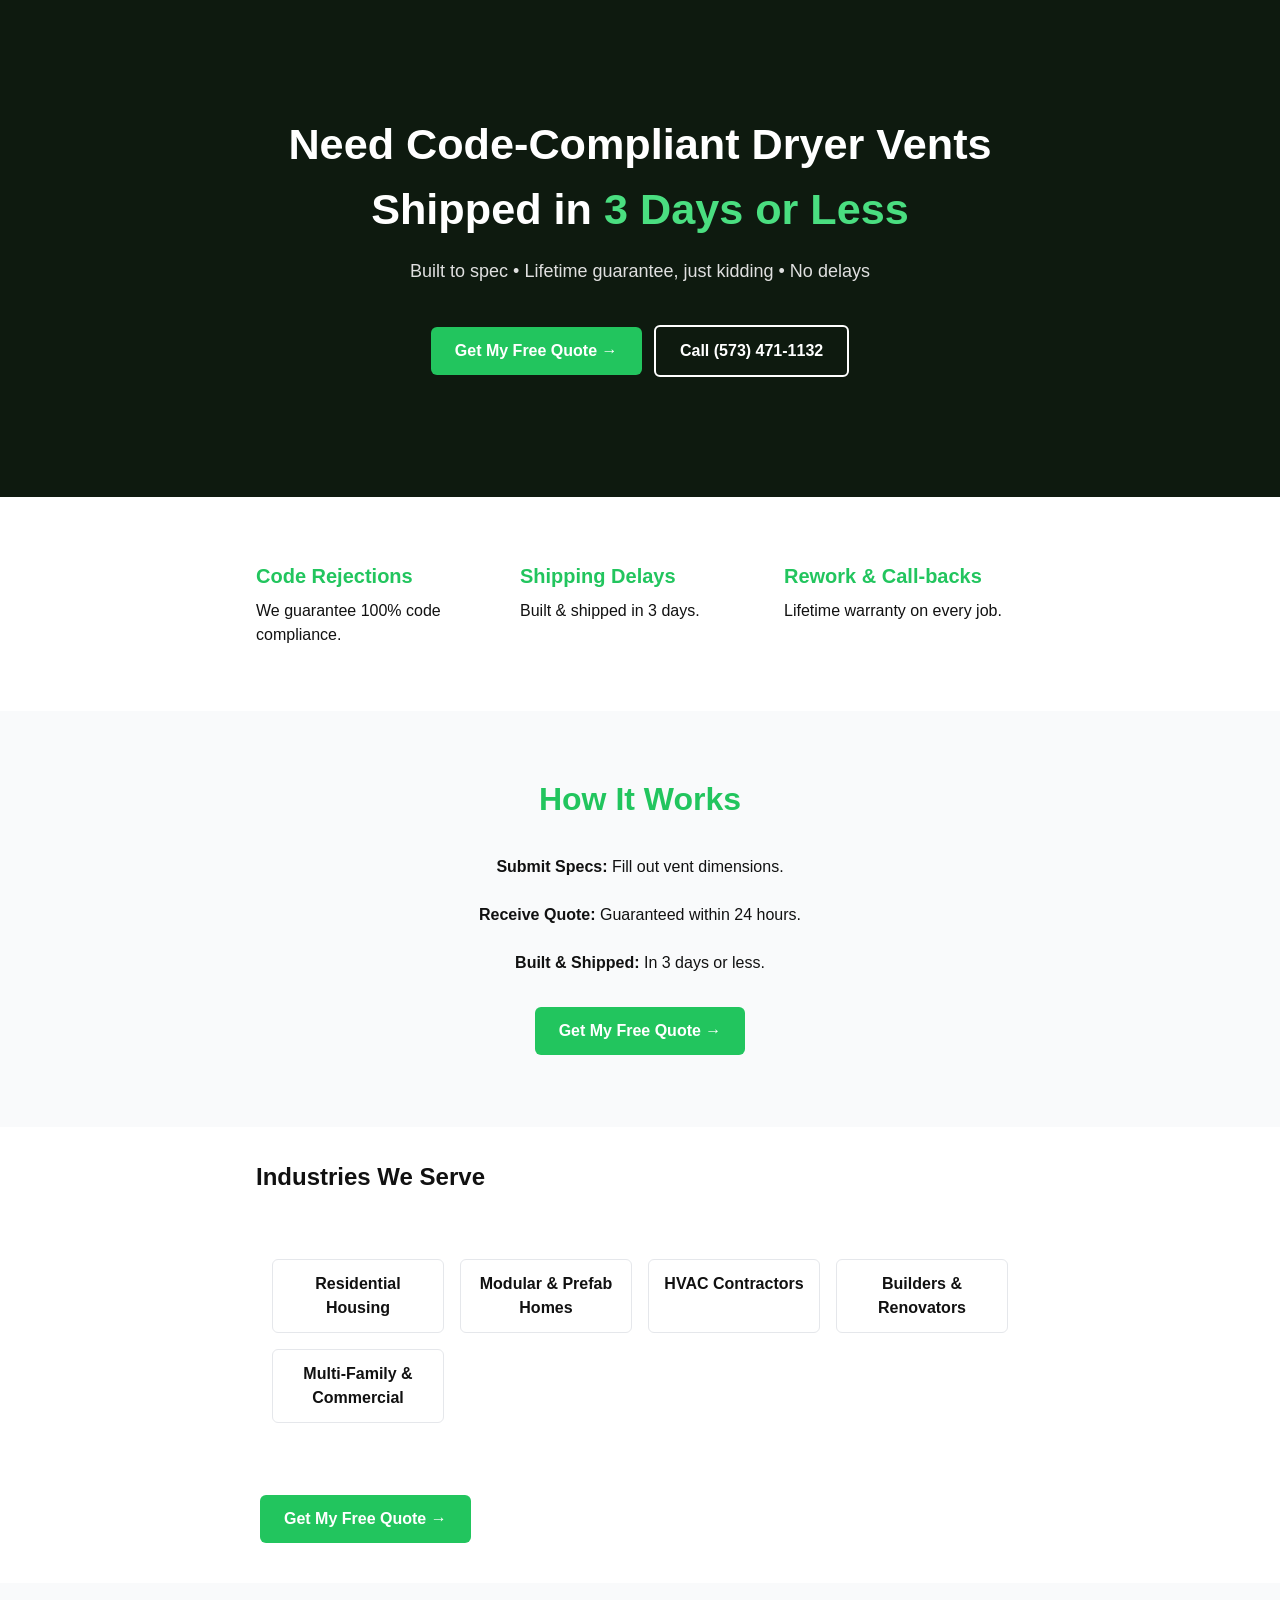
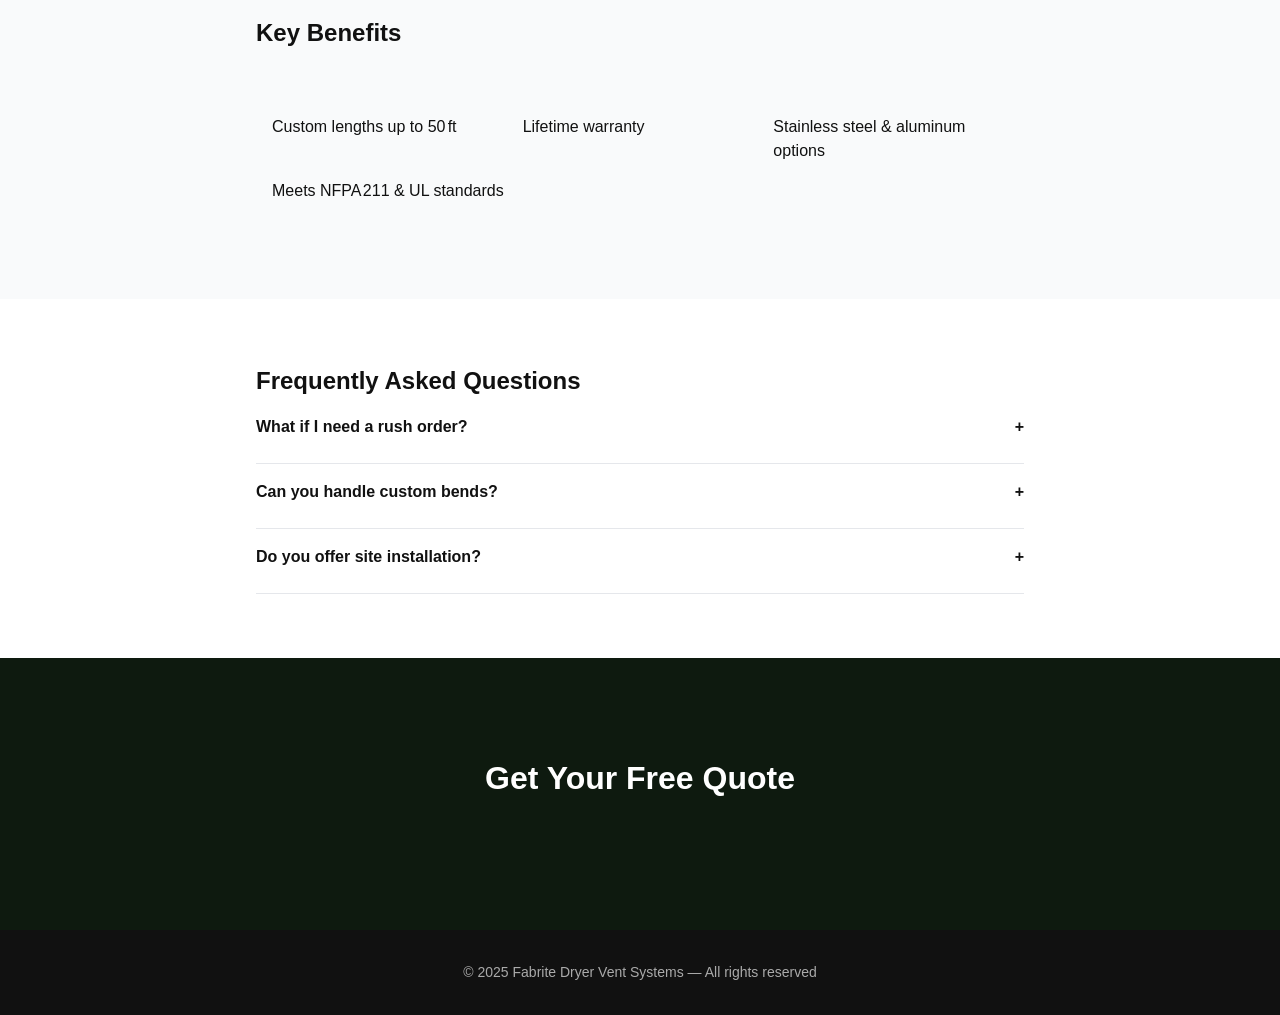
==== index.html @ 166c59e5 "Update hero text" ====
<!DOCTYPE html>
<html lang="en">
<head>
  <meta charset="UTF-8">
  <meta name="viewport" content="width=device-width,initial-scale=1.0">
  <title>Fabrite Dryer Vent Systems</title>
  <style>
    /* RESET & BASE */
    *, *::before, *::after { box-sizing: border-box; margin: 0; padding: 0; }
    body { font-family: sans-serif; line-height: 1.5; color: #111; }
    a { text-decoration: none; }
    ul, ol { list-style: none; }

    .container {
      max-width: 800px;
      margin: 0 auto;
      padding: 2rem 1rem;
    }

    .btn-primary, .btn-secondary {
      display: inline-block;
      font-weight: 700;
      padding: 0.75rem 1.5rem;
      border-radius: 6px;
      transition: all .3s ease;
      margin: .5rem .25rem;
    }
    .btn-primary {
      background: #22c55e; color: #fff; border: none;
      animation: pulse 2s ease-in-out infinite;
    }
    .btn-primary:hover {
      background: transparent; color: #22c55e; border: 2px solid #22c55e;
    }
    .btn-secondary {
      background: transparent; color: #fff; border: 2px solid #fff;
    }
    .btn-secondary:hover {
      background: #fff; color: #0e1a0f;
    }
    @keyframes pulse {
      0%,100% { transform: scale(1); }
      50%      { transform: scale(1.05); }
    }

    /* HERO */
    #hero {
      background: #0e1a0f; color: #fff; text-align: center;
      padding: 5rem 1rem;
    }
    #hero h1 {
      font-size: calc(1.5rem + 1.5vw);
      font-weight: 900;
      margin-bottom: 1rem;
    }
    #hero .highlight { color: #4ade80; }
    #hero p {
      font-size: 1.125rem;
      margin-bottom: 2rem;
      color: #e0e0e0;
    }

    /* PAIN SNAPSHOT */
    #pain {
      background: #fff; color: #111;
    }
    #pain .pain-grid {
      display: grid;
      gap: 1.5rem;
      padding: 4rem 1rem;
      grid-template-columns: repeat(auto-fit, minmax(200px,1fr));
    }
    #pain .pain-item h3 {
      font-size: 1.25rem;
      margin-bottom: .5rem;
      color: #22c55e;
    }

    /* HOW IT WORKS */
    #process {
      background: #f9fafb;
    }
    #process .container {
      padding: 4rem 1rem;
      text-align: center;
    }
    #process h2 {
      font-size: 2rem; font-weight: 800; color: #22c55e;
      margin-bottom: 2rem;
    }
    #process ol {
      list-style-position: inside;
    }
    #process li {
      margin-bottom: 1.5rem;
    }

    /* INDUSTRIES */
    #industries {
      background: #fff;
    }
    #industries .industries-list {
      display: grid;
      gap: 1rem;
      padding: 4rem 1rem;
      grid-template-columns: repeat(auto-fit, minmax(160px,1fr));
      text-align: center;
    }
    #industries .industries-list li {
      font-weight: 600;
      padding: .75rem;
      border: 1px solid #e5e7eb;
      border-radius: 6px;
    }
    #industries .industries-list li:hover {
      background: #22c55e; color: #fff; border-color: transparent;
    }

    /* BENEFITS */
    #benefits {
      background: #f9fafb;
    }
    #benefits .benefits-list {
      display: grid;
      gap: 1rem;
      padding: 4rem 1rem;
      grid-template-columns: repeat(auto-fit, minmax(200px,1fr));
    }
    #benefits li::marker { color: #22c55e; }

    /* FAQ */
    #faq {
      background: #fff;
    }
    #faq .container {
      padding: 4rem 1rem;
    }
    .faq-item {
      border-bottom: 1px solid #e5e7eb;
      padding: 1rem 0;
    }
    .faq-question {
      cursor: pointer;
      font-weight: 600;
      position: relative;
      padding-right: 1.5rem;
    }
    .faq-question::after {
      content: "+"; position: absolute; right: 0; top: 0;
    }
    .faq-item.open .faq-question::after { content: "–"; }
    .faq-answer {
      max-height: 0; overflow: hidden;
      transition: max-height .3s ease;
      margin-top: .5rem;
    }
    .faq-item.open .faq-answer {
      max-height: 200px; /* adjust if needed */
    }

    /* CONTACT */
    #contact {
      background: #0e1a0f; color: #fff; text-align: center;
      padding: 4rem 1rem;
    }
    #contact h2 {
      font-size: 2rem; margin-bottom: 1rem;
    }
    /* replace this comment with your form embed */
    .contact-form { margin-top: 2rem; }

    /* FOOTER */
    footer {
      background: #111; color: #aaa; text-align: center;
      padding: 2rem 1rem; font-size: .875rem;
    }

    /* STICKY MOBILE CTA */
    .mobile-cta-sticky {
      display: block;
      position: fixed; bottom: 0; left: 0; width: 100%;
      background: #22c55e; text-align: center; z-index: 999;
    }
    .mobile-cta-sticky a {
      display: block; padding: 1rem; color: #fff; font-weight: 700;
    }
    @media (min-width: 769px) {
      .mobile-cta-sticky { display: none; }
    }
  </style>
</head>
<body>

  <!-- 1. HERO -->
  <section id="hero">
    <div class="container">
      <h1>Need Code‑Compliant Dryer Vents<br>
        Shipped in <span class="highlight">3 Days or Less</span>
      </h1>
      <p>Built to spec • Lifetime guarantee, just kidding • No delays</p>
      <a href="#contact" class="btn-primary">Get My Free Quote →</a>
      <a href="tel:+15734711132" class="btn-secondary">Call (573) 471‑1132</a>
    </div>
  </section>

  <!-- 2. PAIN SNAPSHOT -->
  <section id="pain">
    <div class="pain-grid container">
      <div class="pain-item">
        <h3>Code Rejections</h3>
        <p>We guarantee 100% code compliance.</p>
      </div>
      <div class="pain-item">
        <h3>Shipping Delays</h3>
        <p>Built & shipped in 3 days.</p>
      </div>
      <div class="pain-item">
        <h3>Rework & Call‑backs</h3>
        <p>Lifetime warranty on every job.</p>
      </div>
    </div>
  </section>

  <!-- 3. HOW IT WORKS -->
  <section id="process">
    <div class="container">
      <h2>How It Works</h2>
      <ol>
        <li><strong>Submit Specs:</strong> Fill out vent dimensions.</li>
        <li><strong>Receive Quote:</strong> Guaranteed within 24 hours.</li>
        <li><strong>Built & Shipped:</strong> In 3 days or less.</li>
      </ol>
      <a href="#contact" class="btn-primary">Get My Free Quote →</a>
    </div>
  </section>

  <!-- 4. INDUSTRIES SERVED -->
  <section id="industries">
    <div class="container">
      <h2>Industries We Serve</h2>
      <ul class="industries-list">
        <li>Residential Housing</li>
        <li>Modular & Prefab Homes</li>
        <li>HVAC Contractors</li>
        <li>Builders & Renovators</li>
        <li>Multi‑Family & Commercial</li>
      </ul>
      <a href="#contact" class="btn-primary">Get My Free Quote →</a>
    </div>
  </section>

  <!-- 5. KEY BENEFITS -->
  <section id="benefits">
    <div class="container">
      <h2>Key Benefits</h2>
      <ul class="benefits-list">
        <li>Custom lengths up to 50 ft</li>
        <li>Lifetime warranty</li>
        <li>Stainless steel & aluminum options</li>
        <li>Meets NFPA 211 & UL standards</li>
      </ul>
    </div>
  </section>

  <!-- 6. FAQ -->
  <section id="faq">
    <div class="container">
      <h2>Frequently Asked Questions</h2>
      <div class="faq-item">
        <div class="faq-question">What if I need a rush order?</div>
        <div class="faq-answer">
          <p>Contact us and we’ll do our best to expedite.</p>
        </div>
      </div>
      <div class="faq-item">
        <div class="faq-question">Can you handle custom bends?</div>
        <div class="faq-answer">
          <p>Yes, we fabricate any angle to spec.</p>
        </div>
      </div>
      <div class="faq-item">
        <div class="faq-question">Do you offer site installation?</div>
        <div class="faq-answer">
          <p>We can recommend local installers.</p>
        </div>
      </div>
    </div>
  </section>

  <!-- 7. FINAL CTA & CONTACT FORM -->
  <section id="contact">
    <div class="container">
      <h2>Get Your Free Quote</h2>
      <div class="contact-form">
        <!-- paste your form embed code here -->
      </div>
    </div>
  </section>

  <!-- MOBILE STICKY CTA -->
  <div class="mobile-cta-sticky">
    <a href="#contact">Get My Free Quote →</a>
  </div>

  <!-- FOOTER -->
  <footer>
    © 2025 Fabrite Dryer Vent Systems — All rights reserved
  </footer>

  <script>
    // FAQ accordion
    document.querySelectorAll('.faq-question').forEach(q => {
      q.addEventListener('click', () => {
        const item = q.parentElement;
        item.classList.toggle('open');
      });
    });
  </script>
</body>
</html>
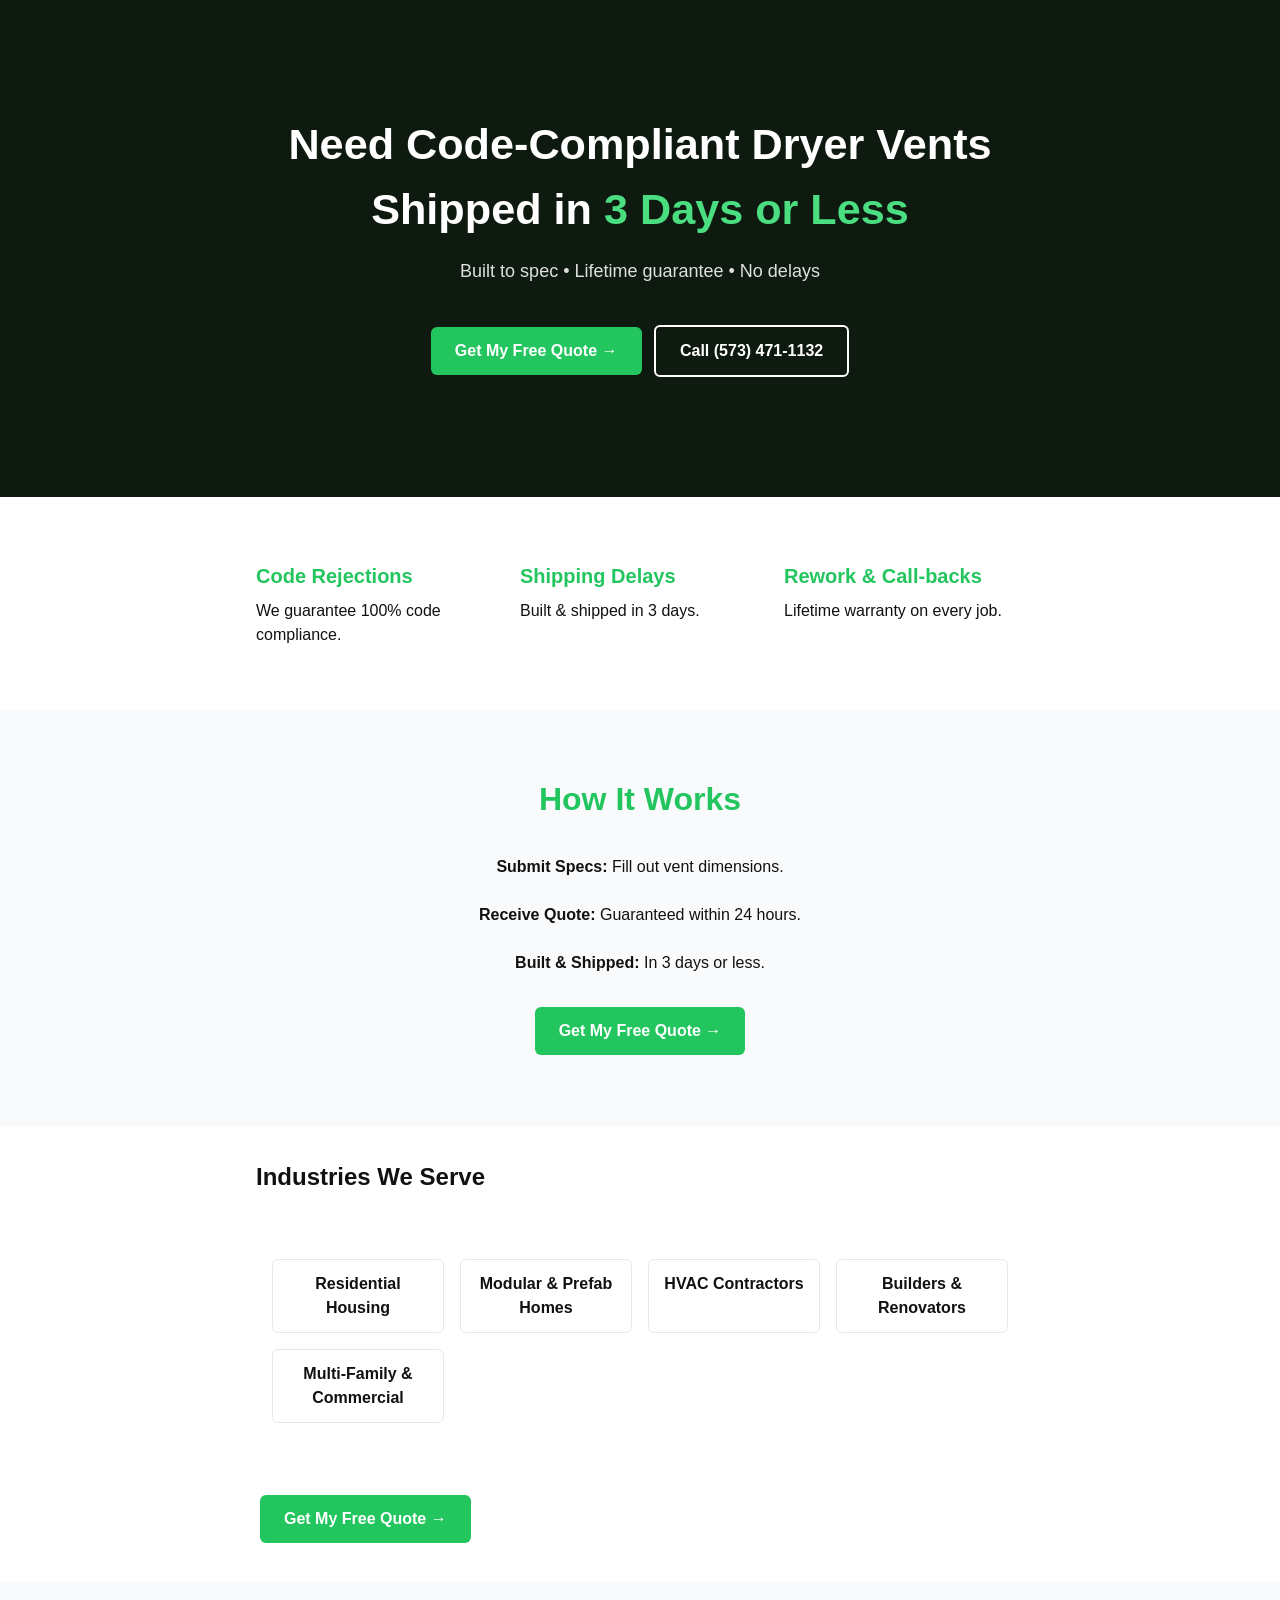
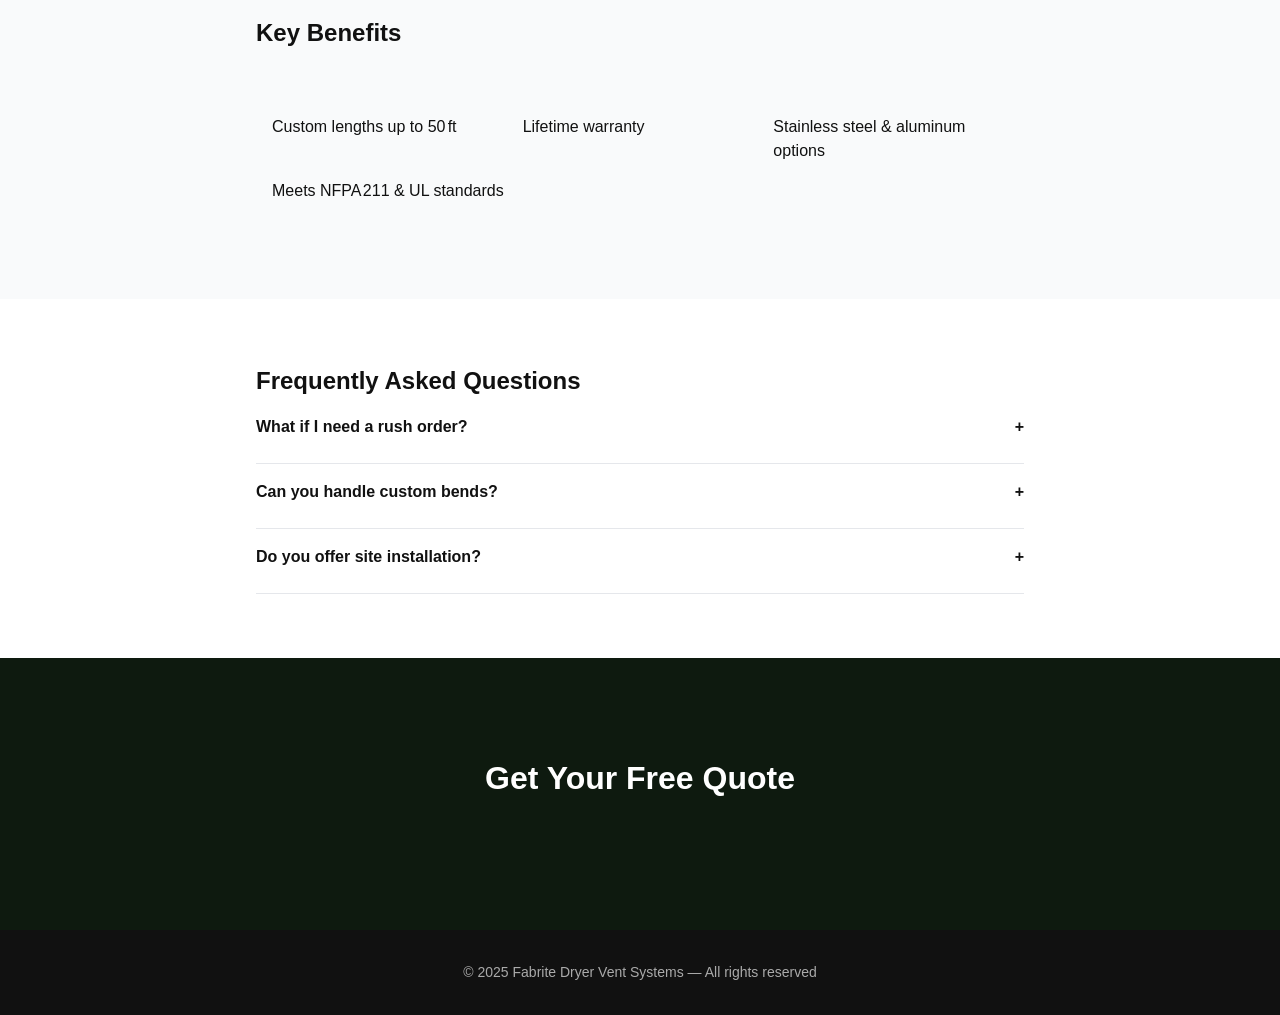
==== commit ac39be0a: "Update hero text" ====
--- a/index.html
+++ b/index.html
@@ -197,7 +197,7 @@
       <h1>Need Code‑Compliant Dryer Vents<br>
         Shipped in <span class="highlight">3 Days or Less</span>
       </h1>
-      <p>Built to spec • Lifetime guarantee, just kidding • No delays</p>
+      <p>Built to spec • Lifetime guarantee • No delays</p>
       <a href="#contact" class="btn-primary">Get My Free Quote →</a>
       <a href="tel:+15734711132" class="btn-secondary">Call (573) 471‑1132</a>
     </div>
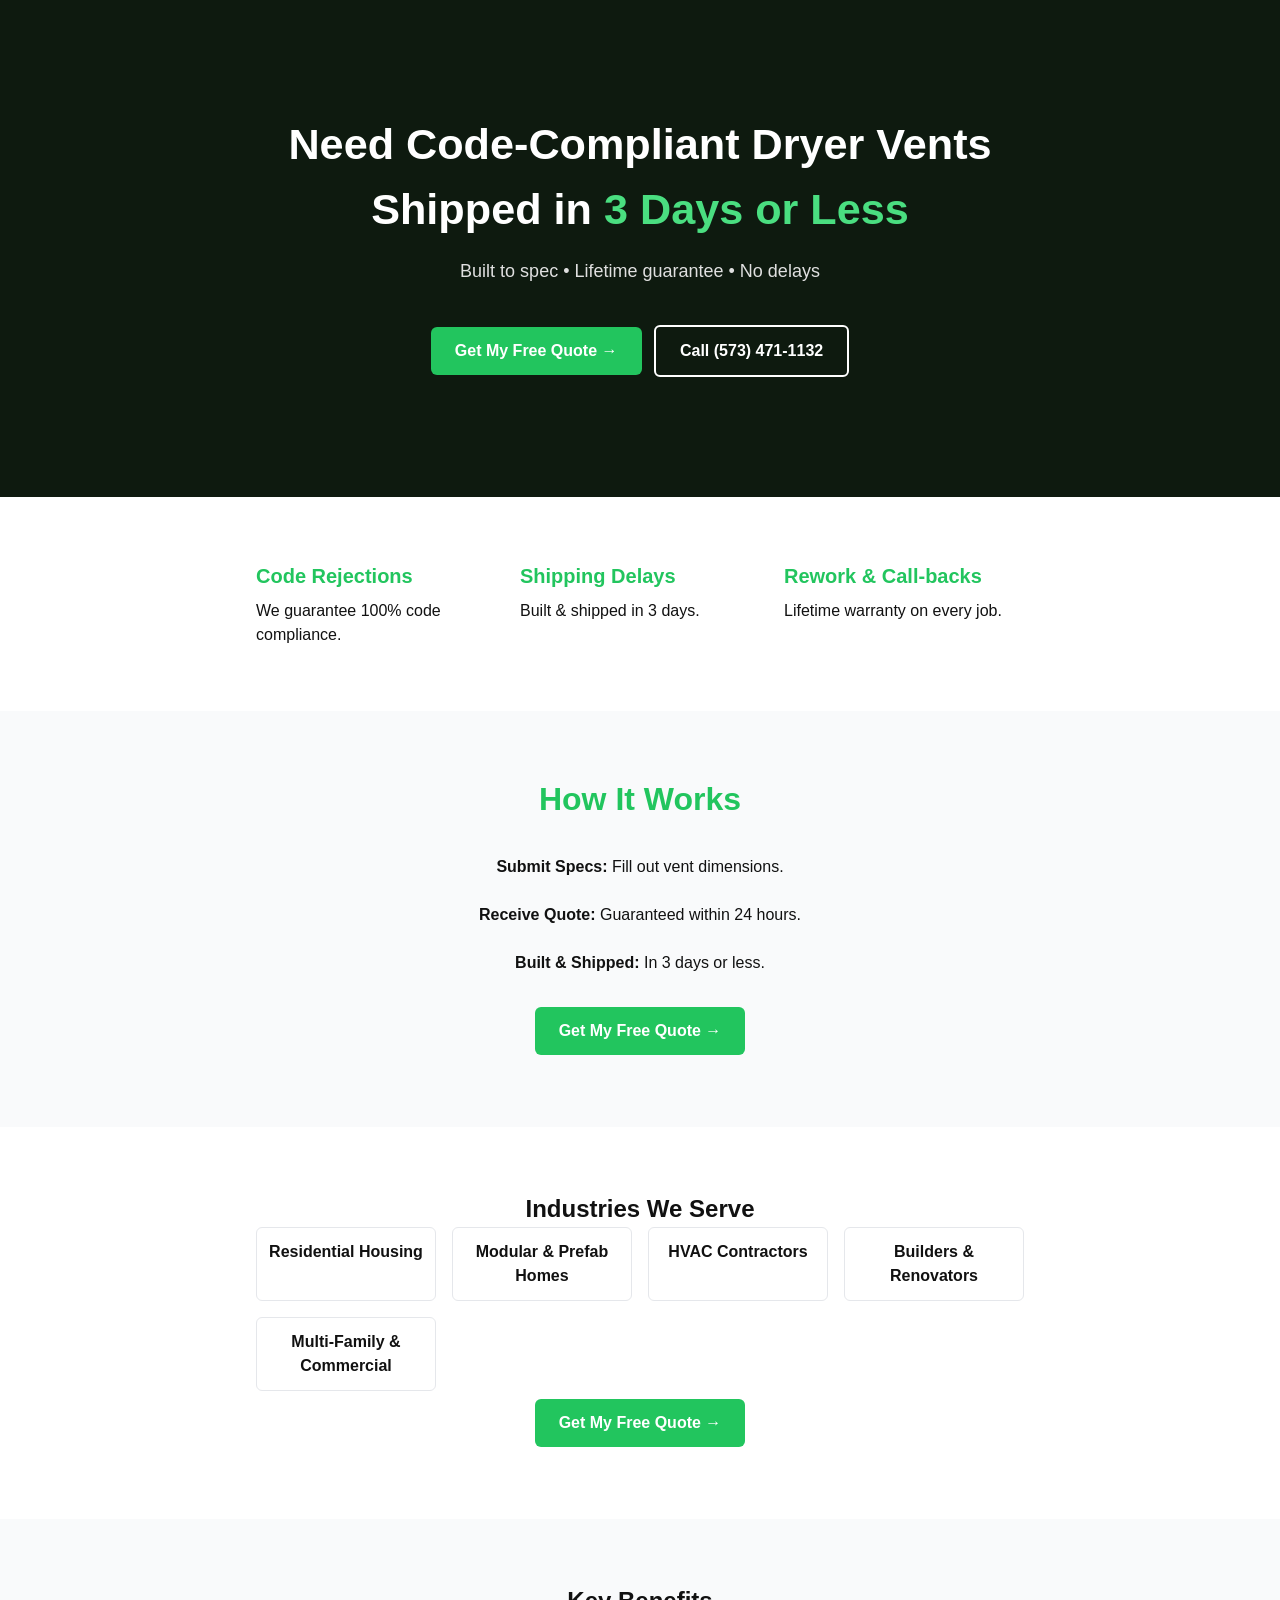
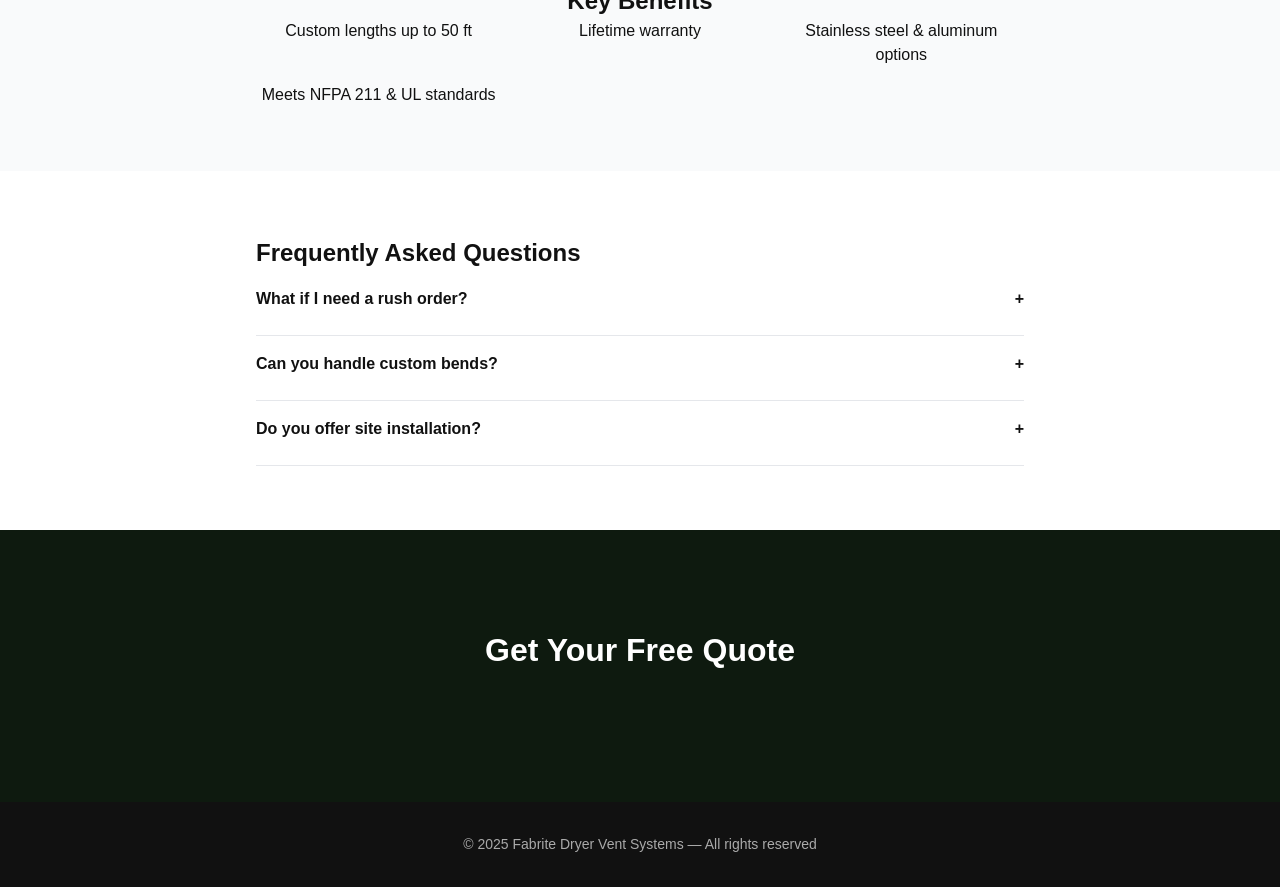
==== commit 24605989: "Update hero text" ====
--- a/index.html
+++ b/index.html
@@ -43,24 +43,39 @@
       50%      { transform: scale(1.05); }
     }
 
-    /* HERO */
+    /* — Hero Section (#hero) — */
     #hero {
-      background: #0e1a0f; color: #fff; text-align: center;
+      background: #0e1a0f;
+      color: #fff;
       padding: 5rem 1rem;
+      text-align: center;
     }
     #hero h1 {
       font-size: calc(1.5rem + 1.5vw);
       font-weight: 900;
       margin-bottom: 1rem;
     }
-    #hero .highlight { color: #4ade80; }
+    #hero .highlight {
+      color: #4ade80;
+    }
     #hero p {
       font-size: 1.125rem;
       margin-bottom: 2rem;
       color: #e0e0e0;
     }
-
-    /* PAIN SNAPSHOT */
+    @media (max-width: 768px) {
+      #hero {
+        padding: 3rem 1rem;
+      }
+      #hero h1 {
+        font-size: calc(1.25rem + 2vw);
+      }
+      #hero p {
+        font-size: 1rem;
+      }
+    }
+
+    /* — Pain Snapshot (#pain) — */
     #pain {
       background: #fff; color: #111;
     }
@@ -76,7 +91,7 @@
       color: #22c55e;
     }
 
-    /* HOW IT WORKS */
+    /* — How It Works (#process) — */
     #process {
       background: #f9fafb;
     }
@@ -95,16 +110,18 @@
       margin-bottom: 1.5rem;
     }
 
-    /* INDUSTRIES */
+    /* — Industries Served (#industries) — */
     #industries {
       background: #fff;
+    }
+    #industries .container {
+      text-align: center;
+      padding: 4rem 1rem;
     }
     #industries .industries-list {
       display: grid;
       gap: 1rem;
-      padding: 4rem 1rem;
       grid-template-columns: repeat(auto-fit, minmax(160px,1fr));
-      text-align: center;
     }
     #industries .industries-list li {
       font-weight: 600;
@@ -116,19 +133,22 @@
       background: #22c55e; color: #fff; border-color: transparent;
     }
 
-    /* BENEFITS */
+    /* — Key Benefits (#benefits) — */
     #benefits {
       background: #f9fafb;
+    }
+    #benefits .container {
+      padding: 4rem 1rem;
+      text-align: center;
     }
     #benefits .benefits-list {
       display: grid;
       gap: 1rem;
-      padding: 4rem 1rem;
       grid-template-columns: repeat(auto-fit, minmax(200px,1fr));
     }
     #benefits li::marker { color: #22c55e; }
 
-    /* FAQ */
+    /* — FAQ (#faq) — */
     #faq {
       background: #fff;
     }
@@ -155,10 +175,10 @@
       margin-top: .5rem;
     }
     .faq-item.open .faq-answer {
-      max-height: 200px; /* adjust if needed */
-    }
-
-    /* CONTACT */
+      max-height: 200px;
+    }
+
+    /* — Contact Form (#contact) — */
     #contact {
       background: #0e1a0f; color: #fff; text-align: center;
       padding: 4rem 1rem;
@@ -166,18 +186,18 @@
     #contact h2 {
       font-size: 2rem; margin-bottom: 1rem;
     }
-    /* replace this comment with your form embed */
-    .contact-form { margin-top: 2rem; }
-
-    /* FOOTER */
+    .contact-form {
+      margin-top: 2rem;
+    }
+
+    /* — Footer — */
     footer {
       background: #111; color: #aaa; text-align: center;
       padding: 2rem 1rem; font-size: .875rem;
     }
 
-    /* STICKY MOBILE CTA */
+    /* — Sticky Mobile CTA — */
     .mobile-cta-sticky {
-      display: block;
       position: fixed; bottom: 0; left: 0; width: 100%;
       background: #22c55e; text-align: center; z-index: 999;
     }
@@ -195,11 +215,11 @@
   <section id="hero">
     <div class="container">
       <h1>Need Code‑Compliant Dryer Vents<br>
-        Shipped in <span class="highlight">3 Days or Less</span>
+        Shipped in <span class="highlight">3 Days or Less</span>
       </h1>
       <p>Built to spec • Lifetime guarantee • No delays</p>
-      <a href="#contact" class="btn-primary">Get My Free Quote →</a>
-      <a href="tel:+15734711132" class="btn-secondary">Call (573) 471‑1132</a>
+      <a href="#contact" class="btn-primary">Get My Free Quote →</a>
+      <a href="tel:+15734711132" class="btn-secondary">Call (573) 471‑1132</a>
     </div>
   </section>
 
@@ -212,7 +232,7 @@
       </div>
       <div class="pain-item">
         <h3>Shipping Delays</h3>
-        <p>Built & shipped in 3 days.</p>
+        <p>Built & shipped in 3 days.</p>
       </div>
       <div class="pain-item">
         <h3>Rework & Call‑backs</h3>
@@ -227,10 +247,10 @@
       <h2>How It Works</h2>
       <ol>
         <li><strong>Submit Specs:</strong> Fill out vent dimensions.</li>
-        <li><strong>Receive Quote:</strong> Guaranteed within 24 hours.</li>
-        <li><strong>Built & Shipped:</strong> In 3 days or less.</li>
+        <li><strong>Receive Quote:</strong> Guaranteed within 24 hours.</li>
+        <li><strong>Built & Shipped:</strong> In 3 days or less.</li>
       </ol>
-      <a href="#contact" class="btn-primary">Get My Free Quote →</a>
+      <a href="#contact" class="btn-primary">Get My Free Quote →</a>
     </div>
   </section>
 
@@ -245,7 +265,7 @@
         <li>Builders & Renovators</li>
         <li>Multi‑Family & Commercial</li>
       </ul>
-      <a href="#contact" class="btn-primary">Get My Free Quote →</a>
+      <a href="#contact" class="btn-primary">Get My Free Quote →</a>
     </div>
   </section>
 
@@ -254,10 +274,10 @@
     <div class="container">
       <h2>Key Benefits</h2>
       <ul class="benefits-list">
-        <li>Custom lengths up to 50 ft</li>
+        <li>Custom lengths up to 50 ft</li>
         <li>Lifetime warranty</li>
         <li>Stainless steel & aluminum options</li>
-        <li>Meets NFPA 211 & UL standards</li>
+        <li>Meets NFPA 211 & UL standards</li>
       </ul>
     </div>
   </section>
@@ -299,12 +319,12 @@
 
   <!-- MOBILE STICKY CTA -->
   <div class="mobile-cta-sticky">
-    <a href="#contact">Get My Free Quote →</a>
+    <a href="#contact">Get My Free Quote →</a>
   </div>
 
   <!-- FOOTER -->
   <footer>
-    © 2025 Fabrite Dryer Vent Systems — All rights reserved
+    © 2025 Fabrite Dryer Vent Systems — All rights reserved
   </footer>
 
   <script>
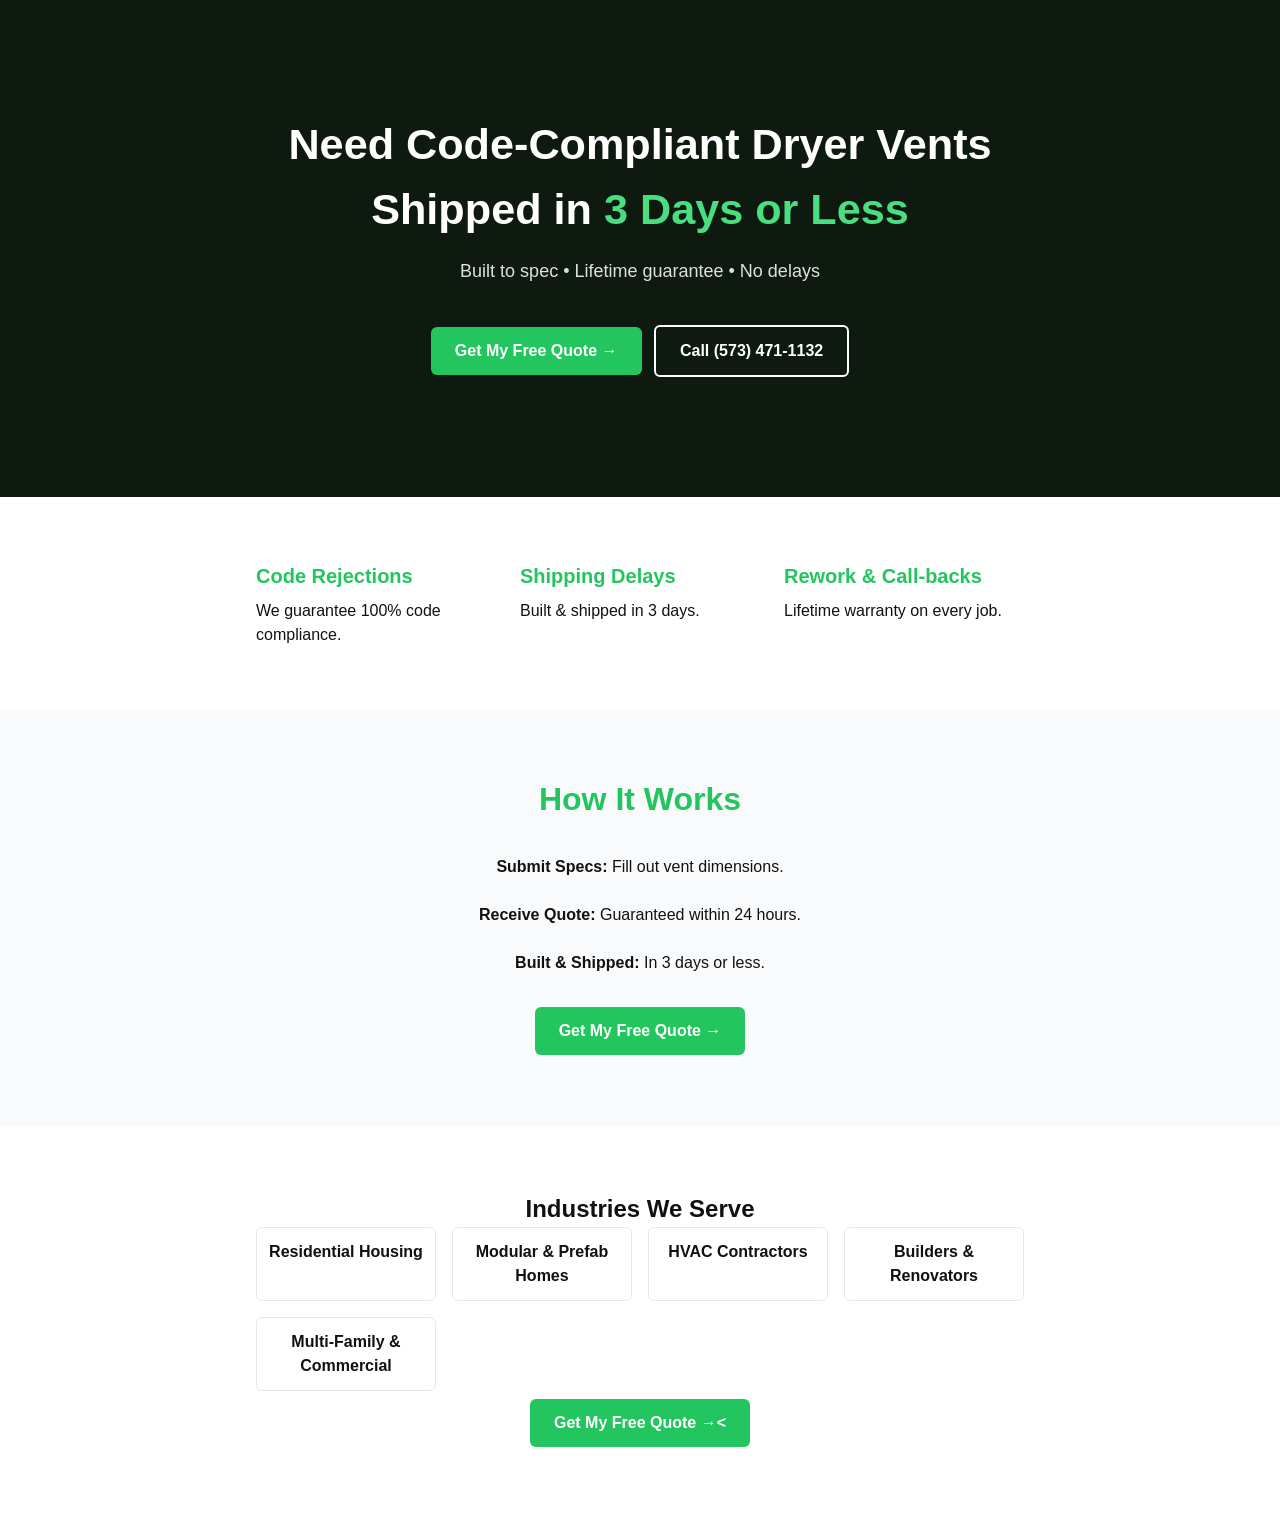
==== commit 1495d3fb: "Add Netlify contact form" ====
--- a/index.html
+++ b/index.html
@@ -265,76 +265,4 @@
         <li>Builders & Renovators</li>
         <li>Multi‑Family & Commercial</li>
       </ul>
-      <a href="#contact" class="btn-primary">Get My Free Quote →</a>
-    </div>
-  </section>
-
-  <!-- 5. KEY BENEFITS -->
-  <section id="benefits">
-    <div class="container">
-      <h2>Key Benefits</h2>
-      <ul class="benefits-list">
-        <li>Custom lengths up to 50 ft</li>
-        <li>Lifetime warranty</li>
-        <li>Stainless steel & aluminum options</li>
-        <li>Meets NFPA 211 & UL standards</li>
-      </ul>
-    </div>
-  </section>
-
-  <!-- 6. FAQ -->
-  <section id="faq">
-    <div class="container">
-      <h2>Frequently Asked Questions</h2>
-      <div class="faq-item">
-        <div class="faq-question">What if I need a rush order?</div>
-        <div class="faq-answer">
-          <p>Contact us and we’ll do our best to expedite.</p>
-        </div>
-      </div>
-      <div class="faq-item">
-        <div class="faq-question">Can you handle custom bends?</div>
-        <div class="faq-answer">
-          <p>Yes, we fabricate any angle to spec.</p>
-        </div>
-      </div>
-      <div class="faq-item">
-        <div class="faq-question">Do you offer site installation?</div>
-        <div class="faq-answer">
-          <p>We can recommend local installers.</p>
-        </div>
-      </div>
-    </div>
-  </section>
-
-  <!-- 7. FINAL CTA & CONTACT FORM -->
-  <section id="contact">
-    <div class="container">
-      <h2>Get Your Free Quote</h2>
-      <div class="contact-form">
-        <!-- paste your form embed code here -->
-      </div>
-    </div>
-  </section>
-
-  <!-- MOBILE STICKY CTA -->
-  <div class="mobile-cta-sticky">
-    <a href="#contact">Get My Free Quote →</a>
-  </div>
-
-  <!-- FOOTER -->
-  <footer>
-    © 2025 Fabrite Dryer Vent Systems — All rights reserved
-  </footer>
-
-  <script>
-    // FAQ accordion
-    document.querySelectorAll('.faq-question').forEach(q => {
-      q.addEventListener('click', () => {
-        const item = q.parentElement;
-        item.classList.toggle('open');
-      });
-    });
-  </script>
-</body>
-</html>
+      <a href="#contact" class="btn-primary">Get My Free Quote →<
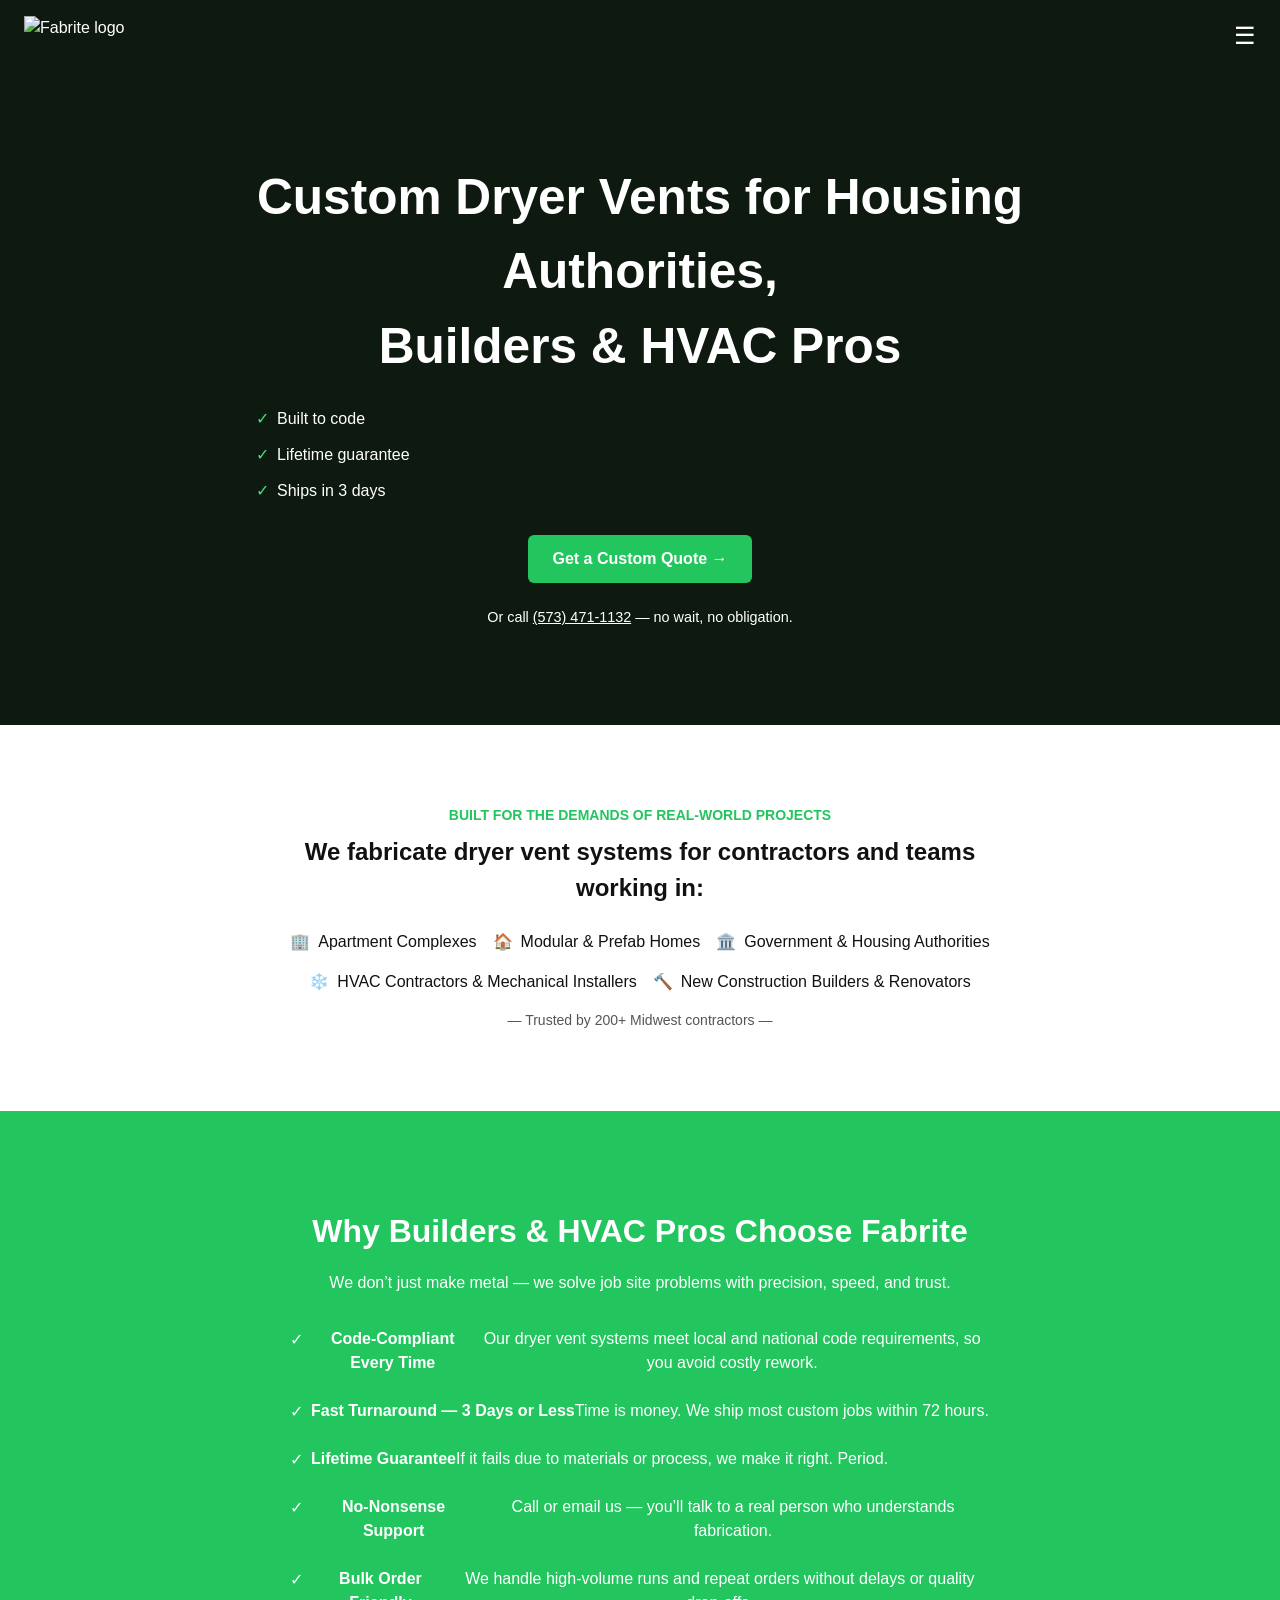
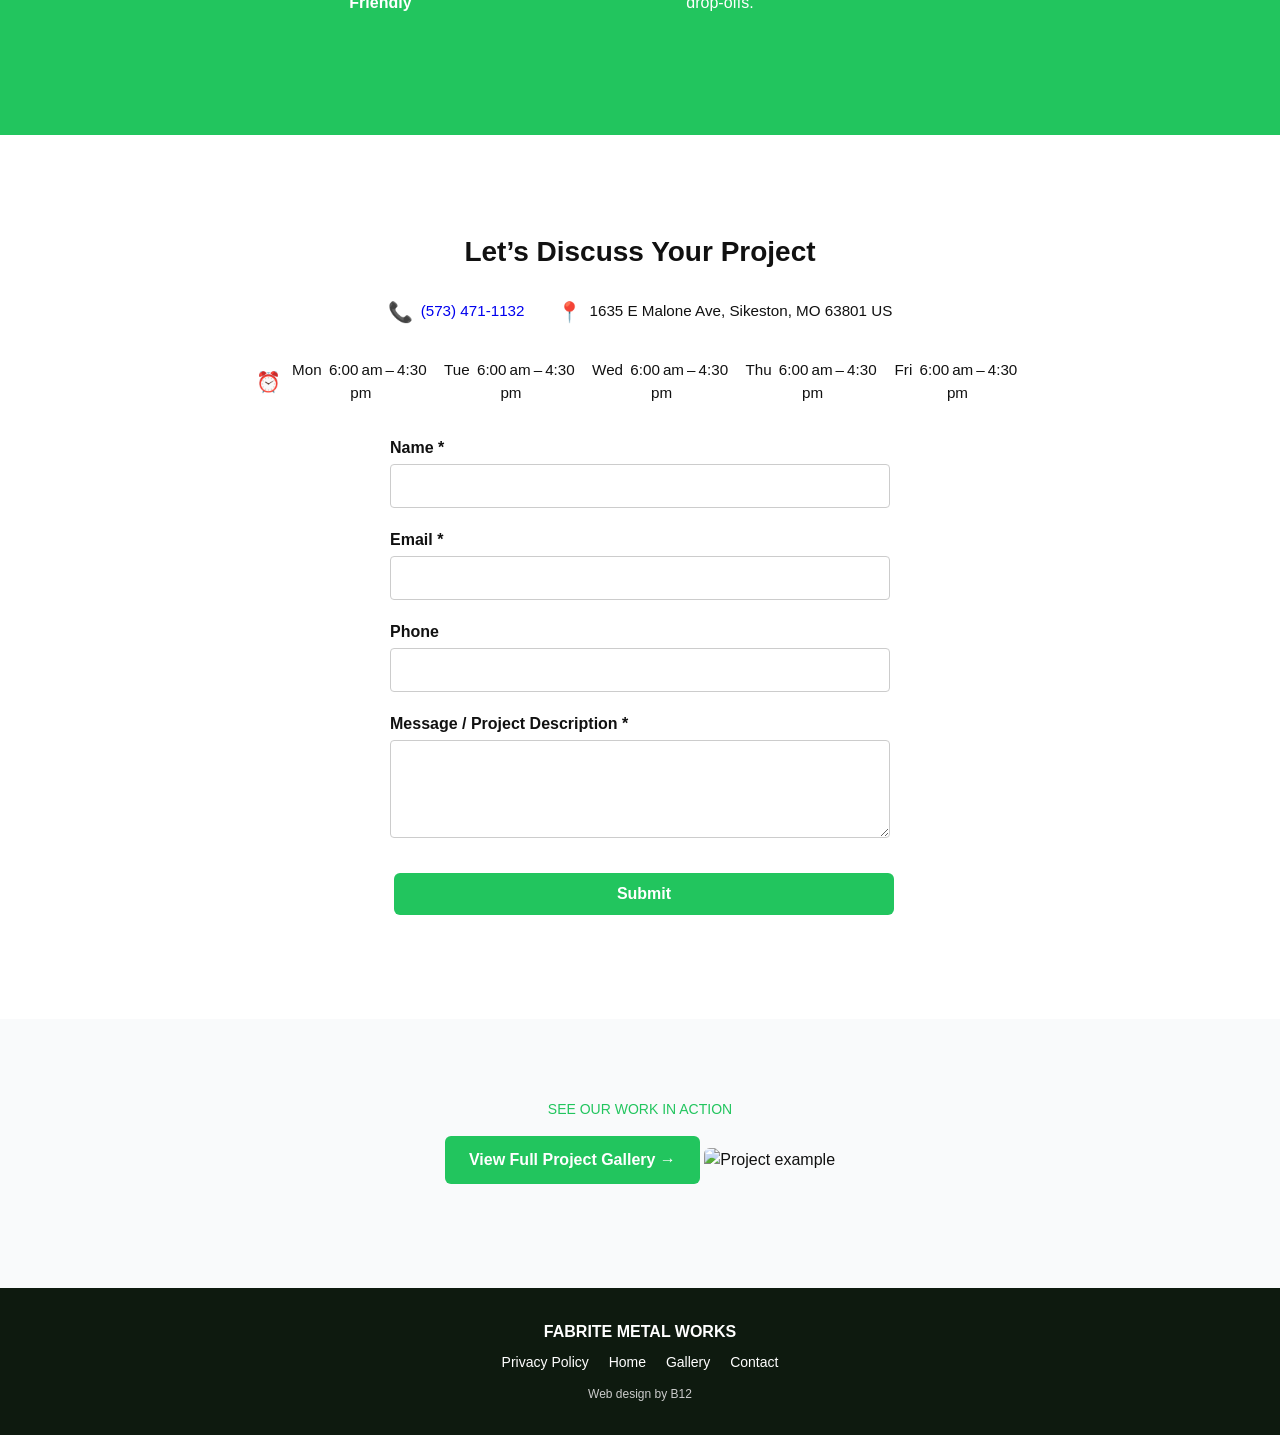
==== commit 9cf0dcb2: "Add Netlify contact form" ====
--- a/index.html
+++ b/index.html
@@ -1,8 +1,8 @@
 <!DOCTYPE html>
 <html lang="en">
 <head>
-  <meta charset="UTF-8">
-  <meta name="viewport" content="width=device-width,initial-scale=1.0">
+  <meta charset="UTF-8" />
+  <meta name="viewport" content="width=device-width,initial-scale=1.0" />
   <title>Fabrite Dryer Vent Systems</title>
   <style>
     /* RESET & BASE */
@@ -11,19 +11,12 @@
     a { text-decoration: none; }
     ul, ol { list-style: none; }
 
-    .container {
-      max-width: 800px;
-      margin: 0 auto;
-      padding: 2rem 1rem;
-    }
+    .container { max-width: 800px; margin: 0 auto; padding: 2rem 1rem; }
 
     .btn-primary, .btn-secondary {
-      display: inline-block;
-      font-weight: 700;
-      padding: 0.75rem 1.5rem;
-      border-radius: 6px;
-      transition: all .3s ease;
-      margin: .5rem .25rem;
+      display: inline-block; font-weight: 700;
+      padding: 0.75rem 1.5rem; border-radius: 6px;
+      transition: all .3s ease; margin: .5rem .25rem;
     }
     .btn-primary {
       background: #22c55e; color: #fff; border: none;
@@ -38,165 +31,153 @@
     .btn-secondary:hover {
       background: #fff; color: #0e1a0f;
     }
-    @keyframes pulse {
-      0%,100% { transform: scale(1); }
-      50%      { transform: scale(1.05); }
-    }
-
-    /* — Hero Section (#hero) — */
+    @keyframes pulse { 0%,100%{transform:scale(1);}50%{transform:scale(1.05);} }
+
+    /* HEADER */
+    #header {
+      position: absolute; top: 0; left: 0; width: 100%;
+      padding: 1rem 1.5rem; display: flex;
+      justify-content: space-between; align-items: center;
+      z-index: 10;
+    }
+    #header .logo { height: 40px; }
+    #header .menu-toggle {
+      background: none; border: none; font-size: 1.5rem; color: #fff;
+    }
+
+    /* HERO */
     #hero {
-      background: #0e1a0f;
-      color: #fff;
-      padding: 5rem 1rem;
+      background: #0e1a0f; color: #fff; text-align: center;
+      padding: 6rem 1rem 4rem; position: relative;
+    }
+    .hero-content { margin-top: 2rem; }
+    .hero-content h1 {
+      font-size: calc(1.5rem + 2vw); font-weight: 900; margin-bottom: 1rem;
+    }
+    .hero-features { list-style: none; margin: 1.5rem 0; padding: 0; }
+    .hero-features li {
+      display: flex; align-items: center; margin-bottom: .75rem;
+    }
+    .hero-features li::before {
+      content: "✓"; color: #4ade80; margin-right: .5rem;
+    }
+    .phone-text {
+      margin-top: 1rem; font-size: .9rem;
+    }
+    .phone-text a { color: #fff; text-decoration: underline; }
+
+    @media (max-width: 768px) {
+      #hero { padding: 5rem 1rem 2rem; }
+      .hero-content h1 { font-size: calc(1.25rem + 3vw); }
+    }
+
+    /* BUILT FOR DEMANDS */
+    #built {
+      background: #fff; text-align: center; padding: 3rem 1rem;
+    }
+    .built-tagline {
+      color: #22c55e; font-size: .875rem;
+      font-weight: 600; text-transform: uppercase;
+      margin-bottom: .5rem;
+    }
+    .built-heading {
+      font-size: 1.5rem; font-weight: 700;
+      margin-bottom: 1.5rem;
+    }
+    .built-list {
+      display: flex; flex-wrap: wrap;
+      justify-content: center; gap: 1rem;
+      margin-bottom: 1rem;
+    }
+    .built-list li {
+      display: flex; align-items: center; gap: .5rem;
+      font-size: 1rem;
+    }
+    #trusted {
+      font-size: .875rem; color: #555;
+    }
+
+    /* WHY CHOOSE FABRITE */
+    #why {
+      background: #22c55e; color: #fff; padding: 4rem 1rem;
       text-align: center;
     }
-    #hero h1 {
-      font-size: calc(1.5rem + 1.5vw);
-      font-weight: 900;
-      margin-bottom: 1rem;
-    }
-    #hero .highlight {
-      color: #4ade80;
-    }
-    #hero p {
-      font-size: 1.125rem;
+    #why h2 { font-size: 2rem; margin-bottom: 1rem; }
+    #why p { font-size: 1rem; margin-bottom: 2rem; }
+    .why-list { list-style: none; max-width: 700px; margin: 0 auto; padding: 0; }
+    .why-list li {
+      display: flex; align-items: flex-start; margin-bottom: 1.25rem;
+    }
+    .why-list li::before {
+      content: "✓"; color: #fff; margin-right: .5rem; margin-top: .1rem;
+    }
+    .why-list strong { display: block; margin-bottom: .25rem; }
+
+    @media (max-width: 768px) {
+      #why { padding: 3rem 1rem; }
+      #why h2 { font-size: 1.6rem; }
+    }
+
+    /* CONTACT (DETAILS & FORM) */
+    #contact-section {
+      background: #fff; padding: 4rem 1rem; text-align: center;
+    }
+    #contact-section h2 { font-size: 1.75rem; margin-bottom: 1.5rem; }
+    .contact-details {
+      display: flex; flex-wrap: wrap;
+      justify-content: center; gap: 2rem;
       margin-bottom: 2rem;
-      color: #e0e0e0;
-    }
-    @media (max-width: 768px) {
-      #hero {
-        padding: 3rem 1rem;
-      }
-      #hero h1 {
-        font-size: calc(1.25rem + 2vw);
-      }
-      #hero p {
-        font-size: 1rem;
-      }
-    }
-
-    /* — Pain Snapshot (#pain) — */
-    #pain {
-      background: #fff; color: #111;
-    }
-    #pain .pain-grid {
-      display: grid;
-      gap: 1.5rem;
-      padding: 4rem 1rem;
-      grid-template-columns: repeat(auto-fit, minmax(200px,1fr));
-    }
-    #pain .pain-item h3 {
-      font-size: 1.25rem;
-      margin-bottom: .5rem;
-      color: #22c55e;
-    }
-
-    /* — How It Works (#process) — */
-    #process {
-      background: #f9fafb;
-    }
-    #process .container {
-      padding: 4rem 1rem;
-      text-align: center;
-    }
-    #process h2 {
-      font-size: 2rem; font-weight: 800; color: #22c55e;
-      margin-bottom: 2rem;
-    }
-    #process ol {
-      list-style-position: inside;
-    }
-    #process li {
-      margin-bottom: 1.5rem;
-    }
-
-    /* — Industries Served (#industries) — */
-    #industries {
-      background: #fff;
-    }
-    #industries .container {
-      text-align: center;
-      padding: 4rem 1rem;
-    }
-    #industries .industries-list {
-      display: grid;
-      gap: 1rem;
-      grid-template-columns: repeat(auto-fit, minmax(160px,1fr));
-    }
-    #industries .industries-list li {
-      font-weight: 600;
-      padding: .75rem;
-      border: 1px solid #e5e7eb;
-      border-radius: 6px;
-    }
-    #industries .industries-list li:hover {
-      background: #22c55e; color: #fff; border-color: transparent;
-    }
-
-    /* — Key Benefits (#benefits) — */
-    #benefits {
-      background: #f9fafb;
-    }
-    #benefits .container {
-      padding: 4rem 1rem;
-      text-align: center;
-    }
-    #benefits .benefits-list {
-      display: grid;
-      gap: 1rem;
-      grid-template-columns: repeat(auto-fit, minmax(200px,1fr));
-    }
-    #benefits li::marker { color: #22c55e; }
-
-    /* — FAQ (#faq) — */
-    #faq {
-      background: #fff;
-    }
-    #faq .container {
-      padding: 4rem 1rem;
-    }
-    .faq-item {
-      border-bottom: 1px solid #e5e7eb;
-      padding: 1rem 0;
-    }
-    .faq-question {
-      cursor: pointer;
-      font-weight: 600;
-      position: relative;
-      padding-right: 1.5rem;
-    }
-    .faq-question::after {
-      content: "+"; position: absolute; right: 0; top: 0;
-    }
-    .faq-item.open .faq-question::after { content: "–"; }
-    .faq-answer {
-      max-height: 0; overflow: hidden;
-      transition: max-height .3s ease;
-      margin-top: .5rem;
-    }
-    .faq-item.open .faq-answer {
-      max-height: 200px;
-    }
-
-    /* — Contact Form (#contact) — */
-    #contact {
+    }
+    .contact-detail {
+      display: flex; align-items: center; gap: .5rem;
+      font-size: .95rem;
+    }
+    .contact-detail .icon { color: #22c55e; font-size: 1.25rem; }
+
+    .contact-form { max-width: 500px; margin: 0 auto; text-align: left; }
+    .contact-form .form-field { margin-bottom: 1.25rem; }
+    .contact-form label { display: block; font-weight: 600; margin-bottom: .25rem; }
+    .contact-form input,
+    .contact-form textarea {
+      width: 100%; padding: .75rem; border: 1px solid #ccc;
+      border-radius: 4px; font-size: 1rem;
+    }
+    .contact-form button {
+      width: 100%; background: #22c55e; color: #fff;
+      padding: .75rem; font-weight: 700; border: none;
+      border-radius: 6px; font-size: 1rem;
+    }
+
+    /* GALLERY CTA */
+    #gallery {
+      background: #f9fafb; text-align: center; padding: 3rem 1rem;
+    }
+    .gallery-cta {
+      text-transform: uppercase; color: #22c55e;
+      font-size: .875rem; margin-bottom: 1rem;
+    }
+    .gallery-button {
+      background: #22c55e; color: #fff; padding: .75rem 1.5rem;
+      border: none; border-radius: 6px; font-weight: 700;
+      display: inline-block; margin-bottom: 1.5rem;
+    }
+    .gallery-image {
+      max-width: 100%; height: auto; border-radius: 6px;
+    }
+
+    /* FOOTER */
+    footer {
       background: #0e1a0f; color: #fff; text-align: center;
-      padding: 4rem 1rem;
-    }
-    #contact h2 {
-      font-size: 2rem; margin-bottom: 1rem;
-    }
-    .contact-form {
-      margin-top: 2rem;
-    }
-
-    /* — Footer — */
-    footer {
-      background: #111; color: #aaa; text-align: center;
       padding: 2rem 1rem; font-size: .875rem;
     }
-
-    /* — Sticky Mobile CTA — */
+    .footer-logo { font-weight: 700; font-size: 1rem; margin-bottom: .5rem; }
+    footer nav { margin-bottom: .75rem; }
+    footer nav a {
+      color: #fff; margin: 0 .5rem; font-size: .875rem;
+    }
+    .web-by { font-size: .75rem; color: #ccc; }
+
+    /* STICKY MOBILE CTA */
     .mobile-cta-sticky {
       position: fixed; bottom: 0; left: 0; width: 100%;
       background: #22c55e; text-align: center; z-index: 999;
@@ -211,58 +192,150 @@
 </head>
 <body>
 
-  <!-- 1. HERO -->
+  <!-- HERO + HEADER -->
   <section id="hero">
+    <div id="header">
+      <img src="logo.png" alt="Fabrite logo" class="logo" />
+      <button class="menu-toggle">☰</button>
+    </div>
+    <div class="container hero-content">
+      <h1>Custom Dryer Vents for Housing Authorities,<br />Builders & HVAC Pros</h1>
+      <ul class="hero-features">
+        <li>Built to code</li>
+        <li>Lifetime guarantee</li>
+        <li>Ships in 3 days</li>
+      </ul>
+      <a href="#contact-section" class="btn-primary">Get a Custom Quote →</a>
+      <p class="phone-text">
+        Or call <a href="tel:+15734711132">(573) 471‑1132</a> — no wait, no obligation.
+      </p>
+    </div>
+  </section>
+
+  <!-- BUILT FOR DEMANDS -->
+  <section id="built">
     <div class="container">
-      <h1>Need Code‑Compliant Dryer Vents<br>
-        Shipped in <span class="highlight">3 Days or Less</span>
-      </h1>
-      <p>Built to spec • Lifetime guarantee • No delays</p>
-      <a href="#contact" class="btn-primary">Get My Free Quote →</a>
-      <a href="tel:+15734711132" class="btn-secondary">Call (573) 471‑1132</a>
-    </div>
-  </section>
-
-  <!-- 2. PAIN SNAPSHOT -->
-  <section id="pain">
-    <div class="pain-grid container">
-      <div class="pain-item">
-        <h3>Code Rejections</h3>
-        <p>We guarantee 100% code compliance.</p>
+      <div class="built-tagline">Built for the Demands of Real‑World Projects</div>
+      <div class="built-heading">
+        We fabricate dryer vent systems for contractors and teams working in:
       </div>
-      <div class="pain-item">
-        <h3>Shipping Delays</h3>
-        <p>Built & shipped in 3 days.</p>
+      <ul class="built-list">
+        <li><span class="icon">🏢</span> Apartment Complexes</li>
+        <li><span class="icon">🏠</span> Modular & Prefab Homes</li>
+        <li><span class="icon">🏛️</span> Government & Housing Authorities</li>
+        <li><span class="icon">❄️</span> HVAC Contractors & Mechanical Installers</li>
+        <li><span class="icon">🔨</span> New Construction Builders & Renovators</li>
+      </ul>
+      <div id="trusted">— Trusted by 200+ Midwest contractors —</div>
+    </div>
+  </section>
+
+  <!-- WHY CHOOSE FABRITE -->
+  <section id="why">
+    <div class="container">
+      <h2>Why Builders & HVAC Pros Choose Fabrite</h2>
+      <p>
+        We don’t just make metal — we solve job site problems with precision, speed, and trust.
+      </p>
+      <ul class="why-list">
+        <li>
+          <strong>Code‑Compliant Every Time</strong>
+          Our dryer vent systems meet local and national code requirements, so you avoid costly rework.
+        </li>
+        <li>
+          <strong>Fast Turnaround — 3 Days or Less</strong>
+          Time is money. We ship most custom jobs within 72 hours.
+        </li>
+        <li>
+          <strong>Lifetime Guarantee</strong>
+          If it fails due to materials or process, we make it right. Period.
+        </li>
+        <li>
+          <strong>No‑Nonsense Support</strong>
+          Call or email us — you’ll talk to a real person who understands fabrication.
+        </li>
+        <li>
+          <strong>Bulk Order Friendly</strong>
+          We handle high‑volume runs and repeat orders without delays or quality drop‑offs.
+        </li>
+      </ul>
+    </div>
+  </section>
+
+  <!-- CONTACT DETAILS & FORM -->
+  <section id="contact-section">
+    <div class="container">
+      <h2>Let’s Discuss Your Project</h2>
+      <div class="contact-details">
+        <div class="contact-detail">
+          <span class="icon">📞</span>
+          <a href="tel:+15734711132">(573) 471‑1132</a>
+        </div>
+        <div class="contact-detail">
+          <span class="icon">📍</span>
+          1635 E Malone Ave, Sikeston, MO 63801 US
+        </div>
+        <div class="contact-detail">
+          <span class="icon">⏰</span>
+          <div>Mon  6:00 am – 4:30 pm</div>
+          <div>Tue  6:00 am – 4:30 pm</div>
+          <div>Wed  6:00 am – 4:30 pm</div>
+          <div>Thu  6:00 am – 4:30 pm</div>
+          <div>Fri  6:00 am – 4:30 pm</div>
+        </div>
       </div>
-      <div class="pain-item">
-        <h3>Rework & Call‑backs</h3>
-        <p>Lifetime warranty on every job.</p>
+      <div class="contact-form">
+        <form name="contact" method="POST" data-netlify="true" netlify-honeypot="bot-field">
+          <input type="hidden" name="form-name" value="contact" />
+          <p style="display:none">
+            <label>Don’t fill this out: <input name="bot-field" /></label>
+          </p>
+          <div class="form-field">
+            <label>Name *</label>
+            <input type="text" name="name" required />
+          </div>
+          <div class="form-field">
+            <label>Email *</label>
+            <input type="email" name="email" required />
+          </div>
+          <div class="form-field">
+            <label>Phone</label>
+            <input type="tel" name="phone" />
+          </div>
+          <div class="form-field">
+            <label>Message / Project Description *</label>
+            <textarea name="message" rows="4" required></textarea>
+          </div>
+          <button type="submit" class="btn-primary">Submit</button>
+        </form>
       </div>
     </div>
   </section>
 
-  <!-- 3. HOW IT WORKS -->
-  <section id="process">
+  <!-- GALLERY CTA -->
+  <section id="gallery">
     <div class="container">
-      <h2>How It Works</h2>
-      <ol>
-        <li><strong>Submit Specs:</strong> Fill out vent dimensions.</li>
-        <li><strong>Receive Quote:</strong> Guaranteed within 24 hours.</li>
-        <li><strong>Built & Shipped:</strong> In 3 days or less.</li>
-      </ol>
-      <a href="#contact" class="btn-primary">Get My Free Quote →</a>
-    </div>
-  </section>
-
-  <!-- 4. INDUSTRIES SERVED -->
-  <section id="industries">
-    <div class="container">
-      <h2>Industries We Serve</h2>
-      <ul class="industries-list">
-        <li>Residential Housing</li>
-        <li>Modular & Prefab Homes</li>
-        <li>HVAC Contractors</li>
-        <li>Builders & Renovators</li>
-        <li>Multi‑Family & Commercial</li>
-      </ul>
-      <a href="#contact" class="btn-primary">Get My Free Quote →<
+      <div class="gallery-cta">SEE OUR WORK IN ACTION</div>
+      <a href="/gallery" class="gallery-button">View Full Project Gallery →</a>
+      <img src="project.jpg" alt="Project example" class="gallery-image" />
+    </div>
+  </section>
+
+  <!-- FOOTER -->
+  <footer>
+    <div class="footer-logo">FABRITE METAL WORKS</div>
+    <nav>
+      <a href="/privacy">Privacy Policy</a>
+      <a href="/">Home</a>
+      <a href="/gallery">Gallery</a>
+      <a href="/contact">Contact</a>
+    </nav>
+    <div class="web-by">Web design by B12</div>
+  </footer>
+
+  <!-- MOBILE STICKY CTA -->
+  <div class="mobile-cta-sticky">
+    <a href="#contact-section">Get a Custom Quote →</a>
+  </div>
+</body>
+</html>
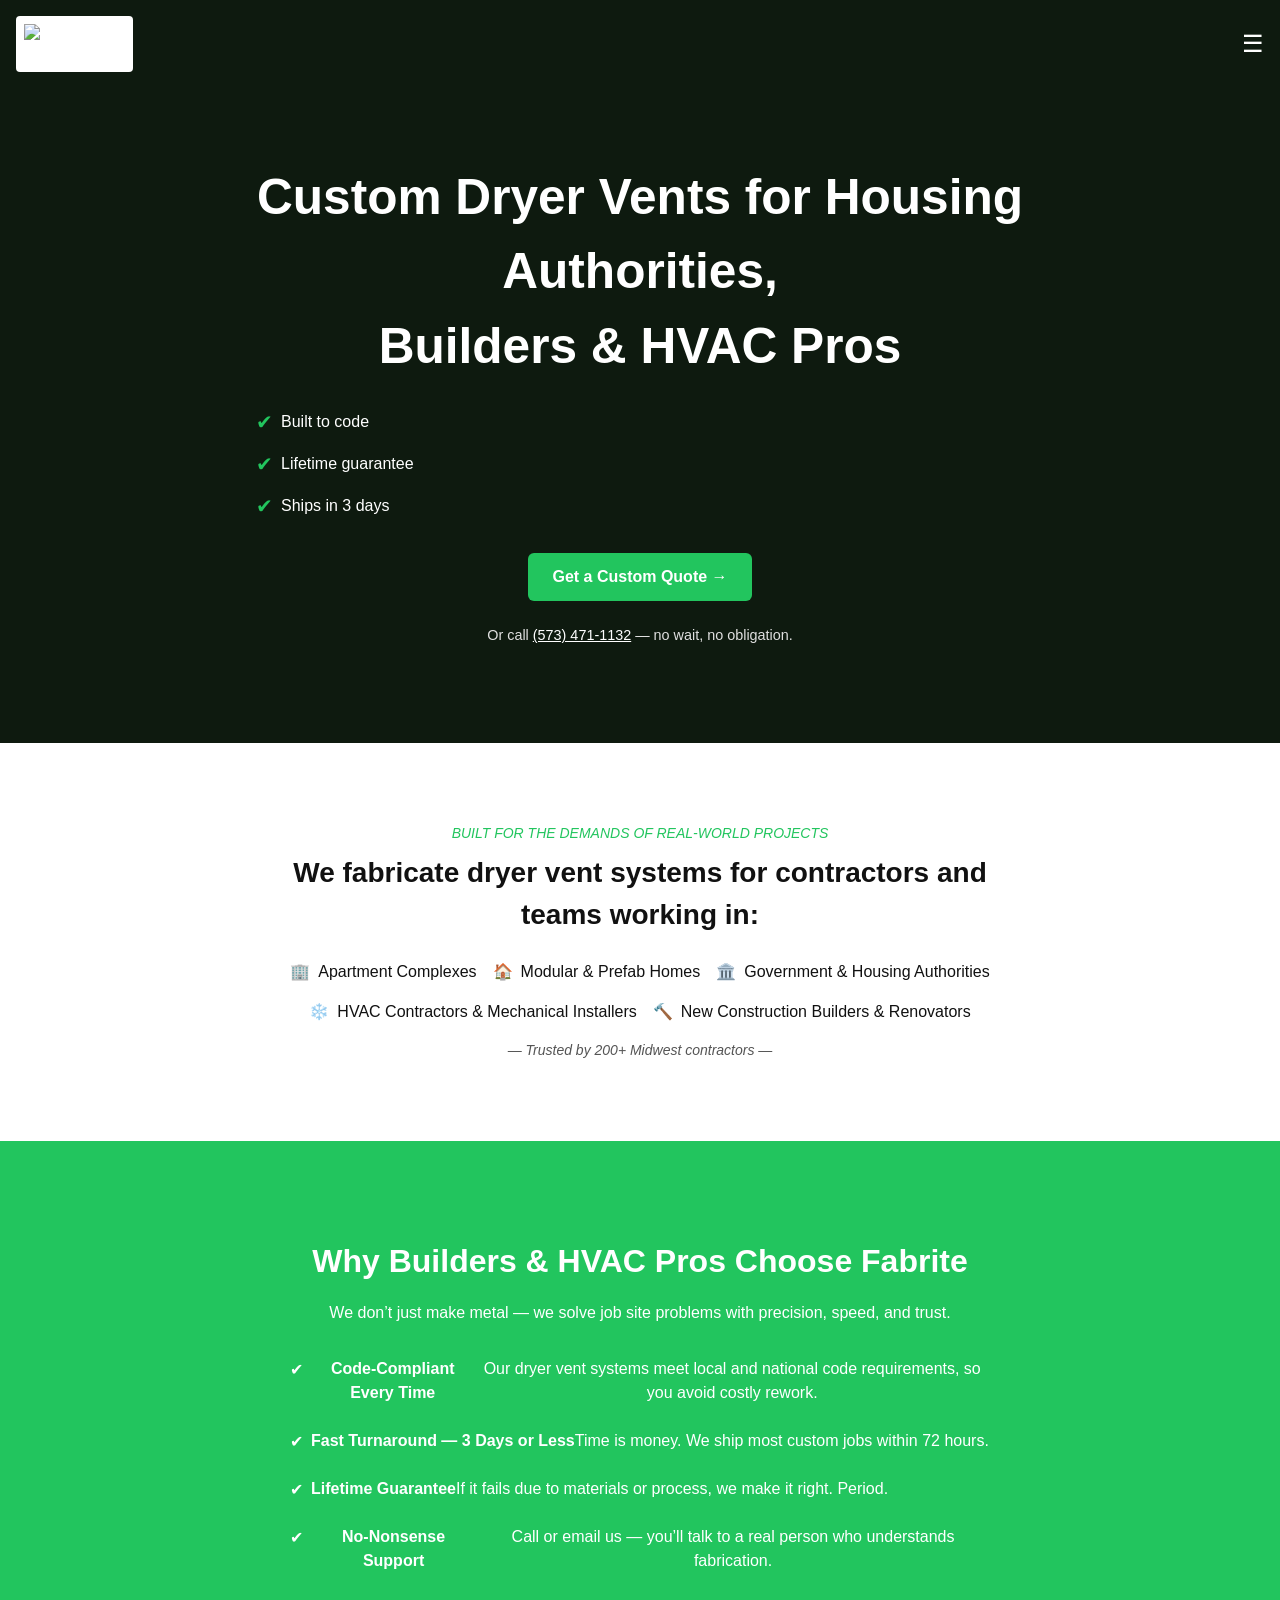
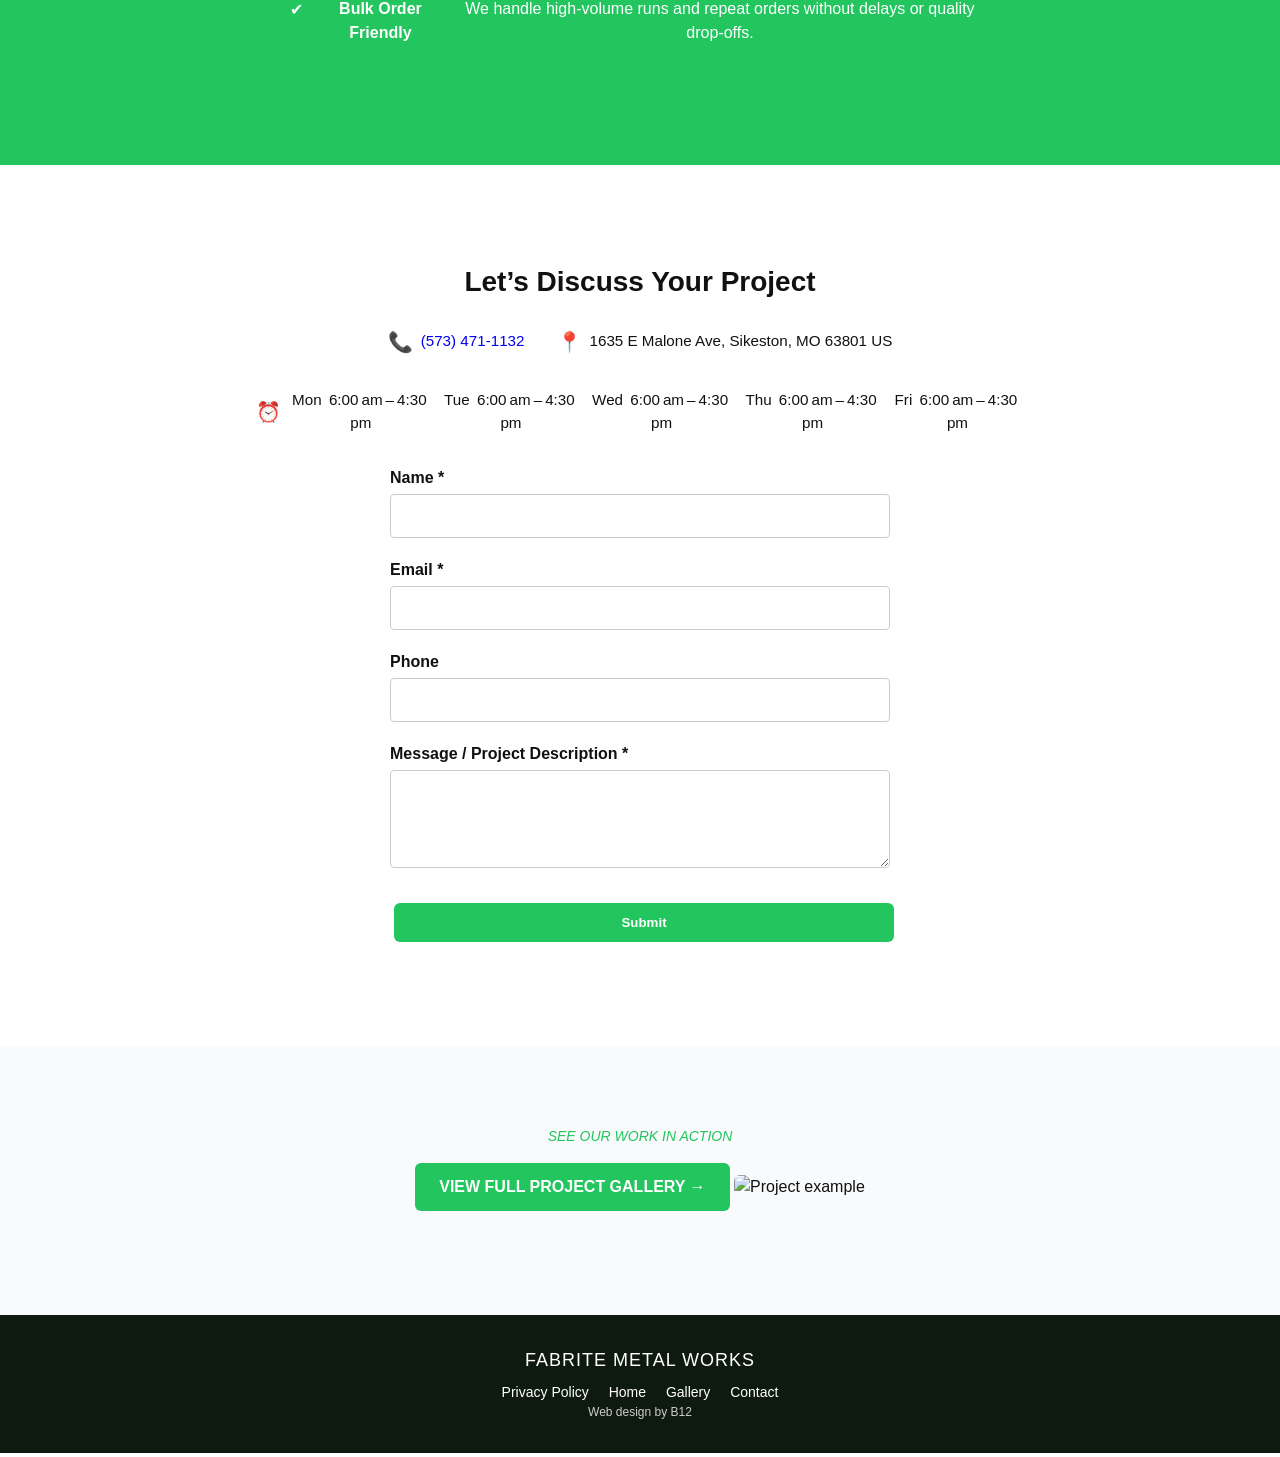
==== commit 867658b1: "Add Netlify contact form" ====
--- a/index.html
+++ b/index.html
@@ -35,13 +35,15 @@
 
     /* HEADER */
     #header {
-      position: absolute; top: 0; left: 0; width: 100%;
-      padding: 1rem 1.5rem; display: flex;
-      justify-content: space-between; align-items: center;
+      position: absolute; top: 1rem; left: 1rem; right: 1rem;
+      display: flex; justify-content: space-between; align-items: center;
       z-index: 10;
     }
-    #header .logo { height: 40px; }
-    #header .menu-toggle {
+    .logo-wrapper {
+      background: #fff; padding: 0.5rem; border-radius: 4px;
+    }
+    .logo { height: 40px; display: block; }
+    .menu-toggle {
       background: none; border: none; font-size: 1.5rem; color: #fff;
     }
 
@@ -54,15 +56,17 @@
     .hero-content h1 {
       font-size: calc(1.5rem + 2vw); font-weight: 900; margin-bottom: 1rem;
     }
-    .hero-features { list-style: none; margin: 1.5rem 0; padding: 0; }
+    .hero-features {
+      margin: 1.5rem 0; padding: 0;
+    }
     .hero-features li {
-      display: flex; align-items: center; margin-bottom: .75rem;
+      display: flex; align-items: center; font-size: 1rem; margin-bottom: .75rem;
     }
     .hero-features li::before {
-      content: "✓"; color: #4ade80; margin-right: .5rem;
+      content: "✔"; color: #22c55e; font-size: 1.25rem; margin-right: .5rem;
     }
     .phone-text {
-      margin-top: 1rem; font-size: .9rem;
+      margin-top: 1rem; font-size: .9rem; color: #e0e0e0;
     }
     .phone-text a { color: #fff; text-decoration: underline; }
 
@@ -72,44 +76,37 @@
     }
 
     /* BUILT FOR DEMANDS */
-    #built {
-      background: #fff; text-align: center; padding: 3rem 1rem;
-    }
+    #built { background: #fff; text-align: center; padding: 3rem 1rem; }
     .built-tagline {
-      color: #22c55e; font-size: .875rem;
-      font-weight: 600; text-transform: uppercase;
-      margin-bottom: .5rem;
+      color: #22c55e; text-transform: uppercase; font-style: italic;
+      font-size: .875rem; margin-bottom: .5rem;
     }
     .built-heading {
-      font-size: 1.5rem; font-weight: 700;
-      margin-bottom: 1.5rem;
+      font-size: 1.75rem; font-weight: 700; margin-bottom: 1.5rem;
     }
     .built-list {
-      display: flex; flex-wrap: wrap;
-      justify-content: center; gap: 1rem;
+      display: flex; flex-wrap: wrap; justify-content: center; gap: 1rem;
       margin-bottom: 1rem;
     }
     .built-list li {
-      display: flex; align-items: center; gap: .5rem;
-      font-size: 1rem;
+      display: flex; align-items: center; gap: .5rem; font-size: 1rem;
     }
     #trusted {
-      font-size: .875rem; color: #555;
+      font-size: .875rem; color: #555; font-style: italic;
     }
 
     /* WHY CHOOSE FABRITE */
     #why {
-      background: #22c55e; color: #fff; padding: 4rem 1rem;
-      text-align: center;
+      background: #22c55e; color: #fff; padding: 4rem 1rem; text-align: center;
     }
     #why h2 { font-size: 2rem; margin-bottom: 1rem; }
     #why p { font-size: 1rem; margin-bottom: 2rem; }
-    .why-list { list-style: none; max-width: 700px; margin: 0 auto; padding: 0; }
+    .why-list { max-width: 700px; margin: 0 auto; padding: 0; }
     .why-list li {
       display: flex; align-items: flex-start; margin-bottom: 1.25rem;
     }
     .why-list li::before {
-      content: "✓"; color: #fff; margin-right: .5rem; margin-top: .1rem;
+      content: "✔"; color: #fff; margin-right: .5rem; margin-top: .1rem;
     }
     .why-list strong { display: block; margin-bottom: .25rem; }
 
@@ -118,34 +115,31 @@
       #why h2 { font-size: 1.6rem; }
     }
 
-    /* CONTACT (DETAILS & FORM) */
+    /* CONTACT DETAILS & FORM */
     #contact-section {
       background: #fff; padding: 4rem 1rem; text-align: center;
     }
-    #contact-section h2 { font-size: 1.75rem; margin-bottom: 1.5rem; }
+    #contact-section h2 { font-size: 1.75rem; margin-bottom: 1.5rem; color: #111; }
     .contact-details {
-      display: flex; flex-wrap: wrap;
-      justify-content: center; gap: 2rem;
+      display: flex; flex-wrap: wrap; justify-content: center; gap: 2rem;
       margin-bottom: 2rem;
     }
     .contact-detail {
-      display: flex; align-items: center; gap: .5rem;
-      font-size: .95rem;
+      display: flex; align-items: center; gap: .5rem; font-size: .95rem;
     }
     .contact-detail .icon { color: #22c55e; font-size: 1.25rem; }
 
     .contact-form { max-width: 500px; margin: 0 auto; text-align: left; }
-    .contact-form .form-field { margin-bottom: 1.25rem; }
-    .contact-form label { display: block; font-weight: 600; margin-bottom: .25rem; }
-    .contact-form input,
-    .contact-form textarea {
+    .form-field { margin-bottom: 1.25rem; }
+    .form-field label { display: block; font-weight: 600; margin-bottom: .25rem; }
+    .form-field input,
+    .form-field textarea {
       width: 100%; padding: .75rem; border: 1px solid #ccc;
       border-radius: 4px; font-size: 1rem;
     }
     .contact-form button {
       width: 100%; background: #22c55e; color: #fff;
-      padding: .75rem; font-weight: 700; border: none;
-      border-radius: 6px; font-size: 1rem;
+      padding: .75rem; font-weight: 700; border: none; border-radius: 6px;
     }
 
     /* GALLERY CTA */
@@ -153,13 +147,13 @@
       background: #f9fafb; text-align: center; padding: 3rem 1rem;
     }
     .gallery-cta {
-      text-transform: uppercase; color: #22c55e;
-      font-size: .875rem; margin-bottom: 1rem;
+      text-transform: uppercase; font-style: italic;
+      color: #22c55e; font-size: .875rem; margin-bottom: 1rem;
     }
     .gallery-button {
       background: #22c55e; color: #fff; padding: .75rem 1.5rem;
       border: none; border-radius: 6px; font-weight: 700;
-      display: inline-block; margin-bottom: 1.5rem;
+      text-transform: uppercase; display: inline-block; margin-bottom: 1.5rem;
     }
     .gallery-image {
       max-width: 100%; height: auto; border-radius: 6px;
@@ -170,8 +164,10 @@
       background: #0e1a0f; color: #fff; text-align: center;
       padding: 2rem 1rem; font-size: .875rem;
     }
-    .footer-logo { font-weight: 700; font-size: 1rem; margin-bottom: .5rem; }
-    footer nav { margin-bottom: .75rem; }
+    .footer-logo {
+      text-transform: uppercase; letter-spacing: 1px;
+      font-size: 1.125rem; margin-bottom: .5rem;
+    }
     footer nav a {
       color: #fff; margin: 0 .5rem; font-size: .875rem;
     }
@@ -195,7 +191,9 @@
   <!-- HERO + HEADER -->
   <section id="hero">
     <div id="header">
-      <img src="logo.png" alt="Fabrite logo" class="logo" />
+      <div class="logo-wrapper">
+        <img src="logo.png" alt="Fabrite logo" class="logo" />
+      </div>
       <button class="menu-toggle">☰</button>
     </div>
     <div class="container hero-content">
@@ -234,9 +232,7 @@
   <section id="why">
     <div class="container">
       <h2>Why Builders & HVAC Pros Choose Fabrite</h2>
-      <p>
-        We don’t just make metal — we solve job site problems with precision, speed, and trust.
-      </p>
+      <p>We don’t just make metal — we solve job site problems with precision, speed, and trust.</p>
       <ul class="why-list">
         <li>
           <strong>Code‑Compliant Every Time</strong>
@@ -316,7 +312,7 @@
   <section id="gallery">
     <div class="container">
       <div class="gallery-cta">SEE OUR WORK IN ACTION</div>
-      <a href="/gallery" class="gallery-button">View Full Project Gallery →</a>
+      <a href="/gallery" class="gallery-button">VIEW FULL PROJECT GALLERY →</a>
       <img src="project.jpg" alt="Project example" class="gallery-image" />
     </div>
   </section>
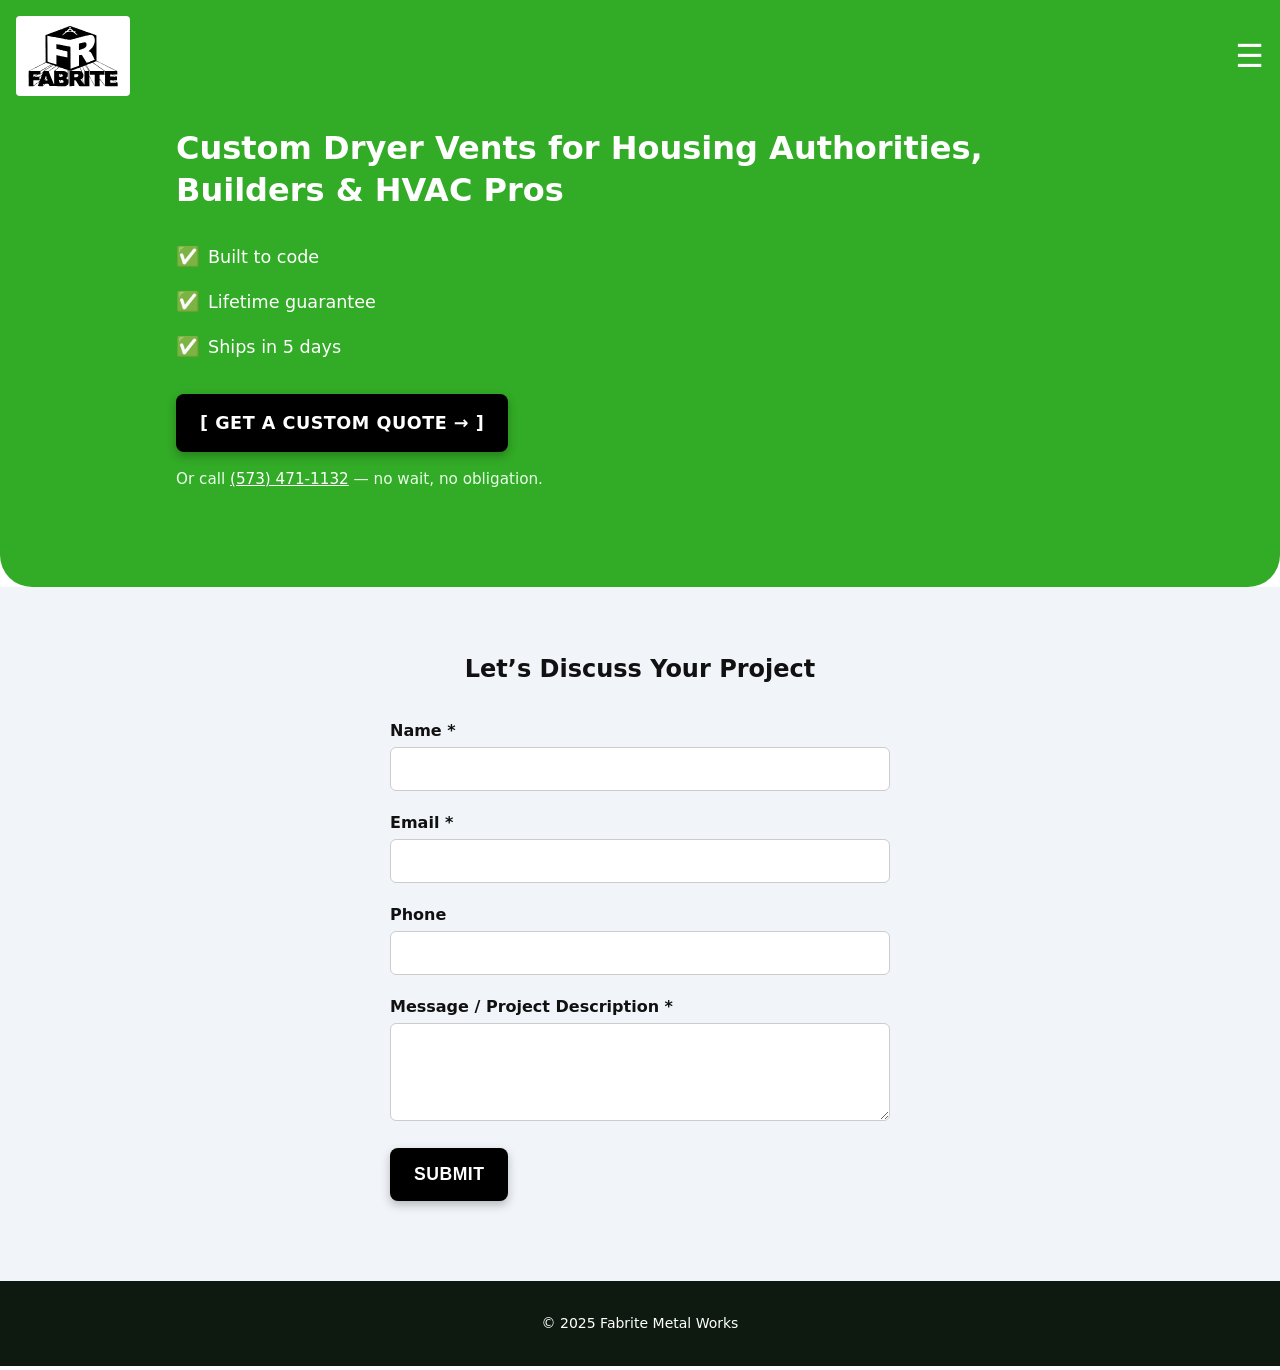
==== commit 8622e901: "Initial commit" ====
--- a/index.html
+++ b/index.html
@@ -2,336 +2,46 @@
 <html lang="en">
 <head>
   <meta charset="UTF-8" />
-  <meta name="viewport" content="width=device-width,initial-scale=1.0" />
+  <meta name="viewport" content="width=device-width, initial-scale=1.0" />
   <title>Fabrite Dryer Vent Systems</title>
-  <style>
-    /* RESET & BASE */
-    *, *::before, *::after { box-sizing: border-box; margin: 0; padding: 0; }
-    body { font-family: sans-serif; line-height: 1.5; color: #111; }
-    a { text-decoration: none; }
-    ul, ol { list-style: none; }
-
-    .container { max-width: 800px; margin: 0 auto; padding: 2rem 1rem; }
-
-    .btn-primary, .btn-secondary {
-      display: inline-block; font-weight: 700;
-      padding: 0.75rem 1.5rem; border-radius: 6px;
-      transition: all .3s ease; margin: .5rem .25rem;
-    }
-    .btn-primary {
-      background: #22c55e; color: #fff; border: none;
-      animation: pulse 2s ease-in-out infinite;
-    }
-    .btn-primary:hover {
-      background: transparent; color: #22c55e; border: 2px solid #22c55e;
-    }
-    .btn-secondary {
-      background: transparent; color: #fff; border: 2px solid #fff;
-    }
-    .btn-secondary:hover {
-      background: #fff; color: #0e1a0f;
-    }
-    @keyframes pulse { 0%,100%{transform:scale(1);}50%{transform:scale(1.05);} }
-
-    /* HEADER */
-    #header {
-      position: absolute; top: 1rem; left: 1rem; right: 1rem;
-      display: flex; justify-content: space-between; align-items: center;
-      z-index: 10;
-    }
-    .logo-wrapper {
-      background: #fff; padding: 0.5rem; border-radius: 4px;
-    }
-    .logo { height: 40px; display: block; }
-    .menu-toggle {
-      background: none; border: none; font-size: 1.5rem; color: #fff;
-    }
-
-    /* HERO */
-    #hero {
-      background: #0e1a0f; color: #fff; text-align: center;
-      padding: 6rem 1rem 4rem; position: relative;
-    }
-    .hero-content { margin-top: 2rem; }
-    .hero-content h1 {
-      font-size: calc(1.5rem + 2vw); font-weight: 900; margin-bottom: 1rem;
-    }
-    .hero-features {
-      margin: 1.5rem 0; padding: 0;
-    }
-    .hero-features li {
-      display: flex; align-items: center; font-size: 1rem; margin-bottom: .75rem;
-    }
-    .hero-features li::before {
-      content: "✔"; color: #22c55e; font-size: 1.25rem; margin-right: .5rem;
-    }
-    .phone-text {
-      margin-top: 1rem; font-size: .9rem; color: #e0e0e0;
-    }
-    .phone-text a { color: #fff; text-decoration: underline; }
-
-    @media (max-width: 768px) {
-      #hero { padding: 5rem 1rem 2rem; }
-      .hero-content h1 { font-size: calc(1.25rem + 3vw); }
-    }
-
-    /* BUILT FOR DEMANDS */
-    #built { background: #fff; text-align: center; padding: 3rem 1rem; }
-    .built-tagline {
-      color: #22c55e; text-transform: uppercase; font-style: italic;
-      font-size: .875rem; margin-bottom: .5rem;
-    }
-    .built-heading {
-      font-size: 1.75rem; font-weight: 700; margin-bottom: 1.5rem;
-    }
-    .built-list {
-      display: flex; flex-wrap: wrap; justify-content: center; gap: 1rem;
-      margin-bottom: 1rem;
-    }
-    .built-list li {
-      display: flex; align-items: center; gap: .5rem; font-size: 1rem;
-    }
-    #trusted {
-      font-size: .875rem; color: #555; font-style: italic;
-    }
-
-    /* WHY CHOOSE FABRITE */
-    #why {
-      background: #22c55e; color: #fff; padding: 4rem 1rem; text-align: center;
-    }
-    #why h2 { font-size: 2rem; margin-bottom: 1rem; }
-    #why p { font-size: 1rem; margin-bottom: 2rem; }
-    .why-list { max-width: 700px; margin: 0 auto; padding: 0; }
-    .why-list li {
-      display: flex; align-items: flex-start; margin-bottom: 1.25rem;
-    }
-    .why-list li::before {
-      content: "✔"; color: #fff; margin-right: .5rem; margin-top: .1rem;
-    }
-    .why-list strong { display: block; margin-bottom: .25rem; }
-
-    @media (max-width: 768px) {
-      #why { padding: 3rem 1rem; }
-      #why h2 { font-size: 1.6rem; }
-    }
-
-    /* CONTACT DETAILS & FORM */
-    #contact-section {
-      background: #fff; padding: 4rem 1rem; text-align: center;
-    }
-    #contact-section h2 { font-size: 1.75rem; margin-bottom: 1.5rem; color: #111; }
-    .contact-details {
-      display: flex; flex-wrap: wrap; justify-content: center; gap: 2rem;
-      margin-bottom: 2rem;
-    }
-    .contact-detail {
-      display: flex; align-items: center; gap: .5rem; font-size: .95rem;
-    }
-    .contact-detail .icon { color: #22c55e; font-size: 1.25rem; }
-
-    .contact-form { max-width: 500px; margin: 0 auto; text-align: left; }
-    .form-field { margin-bottom: 1.25rem; }
-    .form-field label { display: block; font-weight: 600; margin-bottom: .25rem; }
-    .form-field input,
-    .form-field textarea {
-      width: 100%; padding: .75rem; border: 1px solid #ccc;
-      border-radius: 4px; font-size: 1rem;
-    }
-    .contact-form button {
-      width: 100%; background: #22c55e; color: #fff;
-      padding: .75rem; font-weight: 700; border: none; border-radius: 6px;
-    }
-
-    /* GALLERY CTA */
-    #gallery {
-      background: #f9fafb; text-align: center; padding: 3rem 1rem;
-    }
-    .gallery-cta {
-      text-transform: uppercase; font-style: italic;
-      color: #22c55e; font-size: .875rem; margin-bottom: 1rem;
-    }
-    .gallery-button {
-      background: #22c55e; color: #fff; padding: .75rem 1.5rem;
-      border: none; border-radius: 6px; font-weight: 700;
-      text-transform: uppercase; display: inline-block; margin-bottom: 1.5rem;
-    }
-    .gallery-image {
-      max-width: 100%; height: auto; border-radius: 6px;
-    }
-
-    /* FOOTER */
-    footer {
-      background: #0e1a0f; color: #fff; text-align: center;
-      padding: 2rem 1rem; font-size: .875rem;
-    }
-    .footer-logo {
-      text-transform: uppercase; letter-spacing: 1px;
-      font-size: 1.125rem; margin-bottom: .5rem;
-    }
-    footer nav a {
-      color: #fff; margin: 0 .5rem; font-size: .875rem;
-    }
-    .web-by { font-size: .75rem; color: #ccc; }
-
-    /* STICKY MOBILE CTA */
-    .mobile-cta-sticky {
-      position: fixed; bottom: 0; left: 0; width: 100%;
-      background: #22c55e; text-align: center; z-index: 999;
-    }
-    .mobile-cta-sticky a {
-      display: block; padding: 1rem; color: #fff; font-weight: 700;
-    }
-    @media (min-width: 769px) {
-      .mobile-cta-sticky { display: none; }
-    }
-  </style>
+  <link rel="stylesheet" href="style.css" />
 </head>
 <body>
+  <header>
+    <img src="assets/logo.svg" alt="Fabrite logo" class="logo" />
+    <div style="color:#fff; font-size:2rem;">☰</div>
+  </header>
 
-  <!-- HERO + HEADER -->
-  <section id="hero">
-    <div id="header">
-      <div class="logo-wrapper">
-        <img src="logo.png" alt="Fabrite logo" class="logo" />
-      </div>
-      <button class="menu-toggle">☰</button>
-    </div>
-    <div class="container hero-content">
-      <h1>Custom Dryer Vents for Housing Authorities,<br />Builders & HVAC Pros</h1>
-      <ul class="hero-features">
+  <section class="hero">
+    <div class="container fade-in">
+      <h1>Custom Dryer Vents for Housing Authorities, Builders &amp; HVAC Pros</h1>
+      <ul>
         <li>Built to code</li>
         <li>Lifetime guarantee</li>
-        <li>Ships in 3 days</li>
+        <li>Ships in 5 days</li>
       </ul>
-      <a href="#contact-section" class="btn-primary">Get a Custom Quote →</a>
-      <p class="phone-text">
-        Or call <a href="tel:+15734711132">(573) 471‑1132</a> — no wait, no obligation.
-      </p>
+      <a class="btn-primary pulse" href="#contact">[ GET A CUSTOM QUOTE → ]</a>
+      <div class="subtext">Or call <a href="tel:+15734711132">(573) 471‑1132</a> — no wait, no obligation.</div>
     </div>
   </section>
 
-  <!-- BUILT FOR DEMANDS -->
-  <section id="built">
-    <div class="container">
-      <div class="built-tagline">Built for the Demands of Real‑World Projects</div>
-      <div class="built-heading">
-        We fabricate dryer vent systems for contractors and teams working in:
-      </div>
-      <ul class="built-list">
-        <li><span class="icon">🏢</span> Apartment Complexes</li>
-        <li><span class="icon">🏠</span> Modular & Prefab Homes</li>
-        <li><span class="icon">🏛️</span> Government & Housing Authorities</li>
-        <li><span class="icon">❄️</span> HVAC Contractors & Mechanical Installers</li>
-        <li><span class="icon">🔨</span> New Construction Builders & Renovators</li>
-      </ul>
-      <div id="trusted">— Trusted by 200+ Midwest contractors —</div>
-    </div>
+  <section class="contact-section" id="contact">
+    <h2>Let’s Discuss Your Project</h2>
+    <form data-netlify="true" method="POST" name="contact">
+      <label>Name *</label>
+      <input name="name" required type="text"/>
+      <label>Email *</label>
+      <input name="email" required type="email"/>
+      <label>Phone</label>
+      <input name="phone" type="tel"/>
+      <label>Message / Project Description *</label>
+      <textarea name="message" required rows="4"></textarea>
+      <button class="btn-primary pulse" type="submit">Submit</button>
+    </form>
   </section>
 
-  <!-- WHY CHOOSE FABRITE -->
-  <section id="why">
-    <div class="container">
-      <h2>Why Builders & HVAC Pros Choose Fabrite</h2>
-      <p>We don’t just make metal — we solve job site problems with precision, speed, and trust.</p>
-      <ul class="why-list">
-        <li>
-          <strong>Code‑Compliant Every Time</strong>
-          Our dryer vent systems meet local and national code requirements, so you avoid costly rework.
-        </li>
-        <li>
-          <strong>Fast Turnaround — 3 Days or Less</strong>
-          Time is money. We ship most custom jobs within 72 hours.
-        </li>
-        <li>
-          <strong>Lifetime Guarantee</strong>
-          If it fails due to materials or process, we make it right. Period.
-        </li>
-        <li>
-          <strong>No‑Nonsense Support</strong>
-          Call or email us — you’ll talk to a real person who understands fabrication.
-        </li>
-        <li>
-          <strong>Bulk Order Friendly</strong>
-          We handle high‑volume runs and repeat orders without delays or quality drop‑offs.
-        </li>
-      </ul>
-    </div>
-  </section>
-
-  <!-- CONTACT DETAILS & FORM -->
-  <section id="contact-section">
-    <div class="container">
-      <h2>Let’s Discuss Your Project</h2>
-      <div class="contact-details">
-        <div class="contact-detail">
-          <span class="icon">📞</span>
-          <a href="tel:+15734711132">(573) 471‑1132</a>
-        </div>
-        <div class="contact-detail">
-          <span class="icon">📍</span>
-          1635 E Malone Ave, Sikeston, MO 63801 US
-        </div>
-        <div class="contact-detail">
-          <span class="icon">⏰</span>
-          <div>Mon  6:00 am – 4:30 pm</div>
-          <div>Tue  6:00 am – 4:30 pm</div>
-          <div>Wed  6:00 am – 4:30 pm</div>
-          <div>Thu  6:00 am – 4:30 pm</div>
-          <div>Fri  6:00 am – 4:30 pm</div>
-        </div>
-      </div>
-      <div class="contact-form">
-        <form name="contact" method="POST" data-netlify="true" netlify-honeypot="bot-field">
-          <input type="hidden" name="form-name" value="contact" />
-          <p style="display:none">
-            <label>Don’t fill this out: <input name="bot-field" /></label>
-          </p>
-          <div class="form-field">
-            <label>Name *</label>
-            <input type="text" name="name" required />
-          </div>
-          <div class="form-field">
-            <label>Email *</label>
-            <input type="email" name="email" required />
-          </div>
-          <div class="form-field">
-            <label>Phone</label>
-            <input type="tel" name="phone" />
-          </div>
-          <div class="form-field">
-            <label>Message / Project Description *</label>
-            <textarea name="message" rows="4" required></textarea>
-          </div>
-          <button type="submit" class="btn-primary">Submit</button>
-        </form>
-      </div>
-    </div>
-  </section>
-
-  <!-- GALLERY CTA -->
-  <section id="gallery">
-    <div class="container">
-      <div class="gallery-cta">SEE OUR WORK IN ACTION</div>
-      <a href="/gallery" class="gallery-button">VIEW FULL PROJECT GALLERY →</a>
-      <img src="project.jpg" alt="Project example" class="gallery-image" />
-    </div>
-  </section>
-
-  <!-- FOOTER -->
   <footer>
-    <div class="footer-logo">FABRITE METAL WORKS</div>
-    <nav>
-      <a href="/privacy">Privacy Policy</a>
-      <a href="/">Home</a>
-      <a href="/gallery">Gallery</a>
-      <a href="/contact">Contact</a>
-    </nav>
-    <div class="web-by">Web design by B12</div>
+    <div>© 2025 Fabrite Metal Works</div>
   </footer>
-
-  <!-- MOBILE STICKY CTA -->
-  <div class="mobile-cta-sticky">
-    <a href="#contact-section">Get a Custom Quote →</a>
-  </div>
 </body>
-</html>
+</html>
--- a/style.css
+++ b/style.css
@@ -0,0 +1,154 @@
+
+:root {
+  --green: #22c55e;
+  --bright-green: rgba(50,171,38,1);
+  --dark: #0e1a0f;
+  --light: #f9fafb;
+  --text: #111;
+  --accent: #fff;
+  --radius: 8px;
+}
+
+* { box-sizing: border-box; margin: 0; padding: 0; }
+
+body {
+  font-family: system-ui, sans-serif;
+  font-size: 16px;
+  color: var(--text);
+  background: var(--accent);
+  line-height: 1.5;
+}
+
+a { text-decoration: none; color: inherit; }
+
+header {
+  position: absolute;
+  top: 1rem;
+  left: 0;
+  right: 0;
+  display: flex;
+  justify-content: space-between;
+  align-items: center;
+  padding: 0 1rem;
+  z-index: 10;
+}
+
+.logo {
+  background: var(--accent);
+  padding: 0.5rem;
+  border-radius: 4px;
+  height: 80px;
+  max-width: 200px;
+}
+
+@media (max-width: 480px) {
+  .logo {
+    height: 64px;
+  }
+}
+
+.hero {
+  background: var(--bright-green);
+  color: var(--accent);
+  text-align: left;
+  padding: 8rem 1rem 6rem;
+  border-bottom-left-radius: 2rem;
+  border-bottom-right-radius: 2rem;
+}
+
+.container {
+  max-width: 960px;
+  margin: 0 auto;
+  padding: 0 1rem;
+}
+
+.hero h1 {
+  font-size: 2rem;
+  font-weight: 800;
+  line-height: 1.3;
+  margin-bottom: 2rem;
+}
+
+.hero ul {
+  list-style: none;
+  padding: 0;
+  margin: 1.5rem 0 2rem;
+}
+
+.hero li {
+  margin-bottom: 1rem;
+  font-size: 1.1rem;
+  display: flex;
+  align-items: center;
+}
+
+.hero li::before {
+  content: "✅";
+  margin-right: 0.5rem;
+  font-size: 1.2rem;
+}
+
+.btn-primary {
+  background: #000;
+  color: #fff;
+  padding: 1rem 1.5rem;
+  border: none;
+  border-radius: var(--radius);
+  font-weight: 800;
+  text-transform: uppercase;
+  font-size: 1.1rem;
+  letter-spacing: 0.5px;
+  display: inline-block;
+  box-shadow: 0 4px 10px rgba(0,0,0,0.25);
+  margin-bottom: 1rem;
+}
+
+.btn-primary:hover {
+  background: #222;
+}
+
+.subtext {
+  font-size: .95rem;
+  color: #eaffea;
+}
+
+.subtext a {
+  text-decoration: underline;
+  color: #fff;
+  font-weight: 500;
+}
+
+.contact-section {
+  background: #f1f5f9;
+  padding: 4rem 1rem;
+  text-align: center;
+}
+
+form {
+  max-width: 500px;
+  margin: 2rem auto 0;
+  text-align: left;
+}
+
+label {
+  display: block;
+  font-weight: 600;
+  margin-bottom: 0.25rem;
+}
+
+input, textarea {
+  width: 100%;
+  padding: .75rem;
+  border-radius: 6px;
+  border: 1px solid #ccc;
+  margin-bottom: 1.25rem;
+  font-size: 1rem;
+}
+
+footer {
+  background: var(--dark);
+  color: #fff;
+  text-align: center;
+  padding: 2rem 1rem;
+  font-size: .875rem;
+}
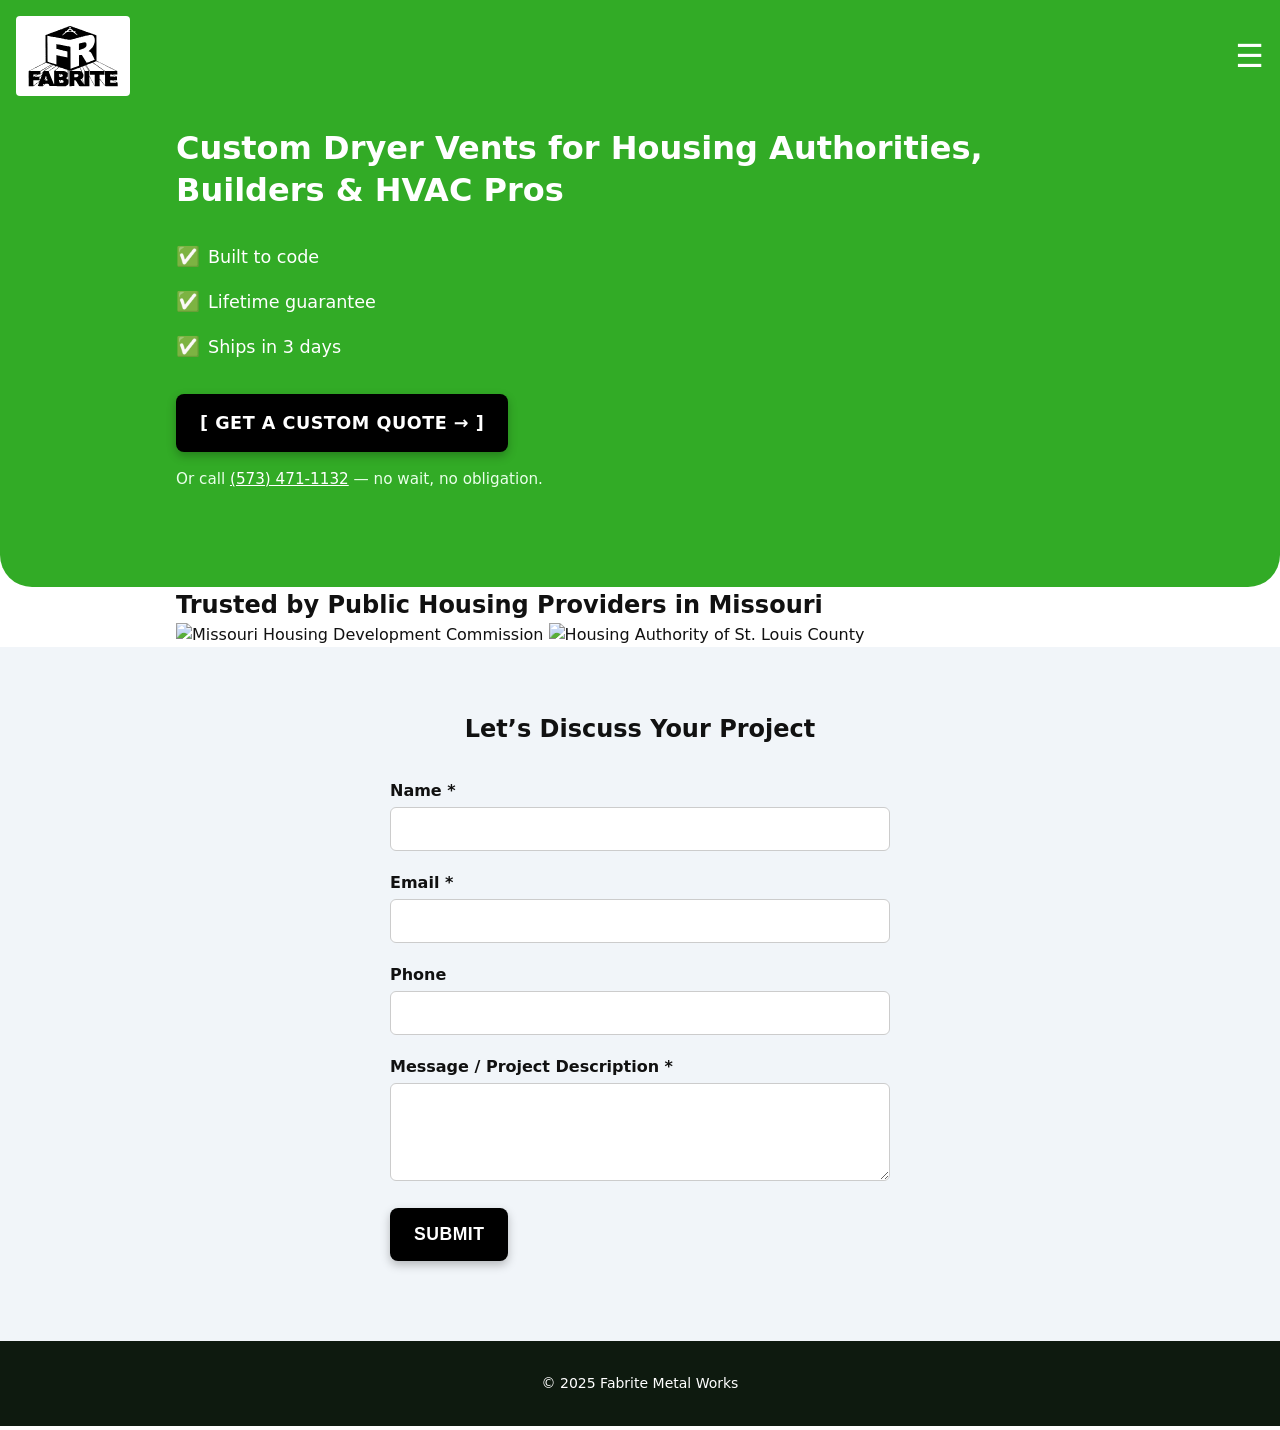
==== commit 26ddec7b: "Update index.html" ====
--- a/index.html
+++ b/index.html
@@ -1,47 +1,57 @@
-<!DOCTYPE html>
-<html lang="en">
-<head>
-  <meta charset="UTF-8" />
-  <meta name="viewport" content="width=device-width, initial-scale=1.0" />
-  <title>Fabrite Dryer Vent Systems</title>
-  <link rel="stylesheet" href="style.css" />
-</head>
-<body>
-  <header>
-    <img src="assets/logo.svg" alt="Fabrite logo" class="logo" />
-    <div style="color:#fff; font-size:2rem;">☰</div>
-  </header>
-
-  <section class="hero">
-    <div class="container fade-in">
-      <h1>Custom Dryer Vents for Housing Authorities, Builders &amp; HVAC Pros</h1>
-      <ul>
-        <li>Built to code</li>
-        <li>Lifetime guarantee</li>
-        <li>Ships in 5 days</li>
-      </ul>
-      <a class="btn-primary pulse" href="#contact">[ GET A CUSTOM QUOTE → ]</a>
-      <div class="subtext">Or call <a href="tel:+15734711132">(573) 471‑1132</a> — no wait, no obligation.</div>
-    </div>
-  </section>
-
-  <section class="contact-section" id="contact">
-    <h2>Let’s Discuss Your Project</h2>
-    <form data-netlify="true" method="POST" name="contact">
-      <label>Name *</label>
-      <input name="name" required type="text"/>
-      <label>Email *</label>
-      <input name="email" required type="email"/>
-      <label>Phone</label>
-      <input name="phone" type="tel"/>
-      <label>Message / Project Description *</label>
-      <textarea name="message" required rows="4"></textarea>
-      <button class="btn-primary pulse" type="submit">Submit</button>
-    </form>
-  </section>
-
-  <footer>
-    <div>© 2025 Fabrite Metal Works</div>
-  </footer>
-</body>
-</html>+<!DOCTYPE html>
+<html lang="en">
+<head>
+  <meta charset="UTF-8" />
+  <meta name="viewport" content="width=device-width, initial-scale=1.0" />
+  <title>Fabrite Dryer Vent Systems</title>
+  <link rel="stylesheet" href="style.css" />
+</head>
+<body>
+  <header>
+    <img src="assets/logo.svg" alt="Fabrite logo" class="logo" />
+    <div style="color:#fff; font-size:2rem;">☰</div>
+  </header>
+
+  <section class="hero">
+    <div class="container fade-in">
+      <h1>Custom Dryer Vents for Housing Authorities, Builders &amp; HVAC Pros</h1>
+      <ul>
+        <li>Built to code</li>
+        <li>Lifetime guarantee</li>
+        <li>Ships in 3 days</li>
+      </ul>
+      <a class="btn-primary pulse" href="#contact">[ GET A CUSTOM QUOTE → ]</a>
+      <div class="subtext">Or call <a href="tel:+15734711132">(573) 471‑1132</a> — no wait, no obligation.</div>
+    </div>
+  </section>
+
+  <section class="trust-section">
+    <div class="container">
+      <h2>Trusted by Public Housing Providers in Missouri</h2>
+      <div class="logo-strip">
+        <img src="assets/mhdc.svg" alt="Missouri Housing Development Commission">
+        <img src="assets/stlouis-county.svg" alt="Housing Authority of St. Louis County">
+      </div>
+    </div>
+  </section>
+
+  <section class="contact-section" id="contact">
+    <h2>Let’s Discuss Your Project</h2>
+    <form data-netlify="true" method="POST" name="contact">
+      <label>Name *</label>
+      <input name="name" required type="text"/>
+      <label>Email *</label>
+      <input name="email" required type="email"/>
+      <label>Phone</label>
+      <input name="phone" type="tel"/>
+      <label>Message / Project Description *</label>
+      <textarea name="message" required rows="4"></textarea>
+      <button class="btn-primary pulse" type="submit">Submit</button>
+    </form>
+  </section>
+
+  <footer>
+    <div>© 2025 Fabrite Metal Works</div>
+  </footer>
+</body>
+</html>
